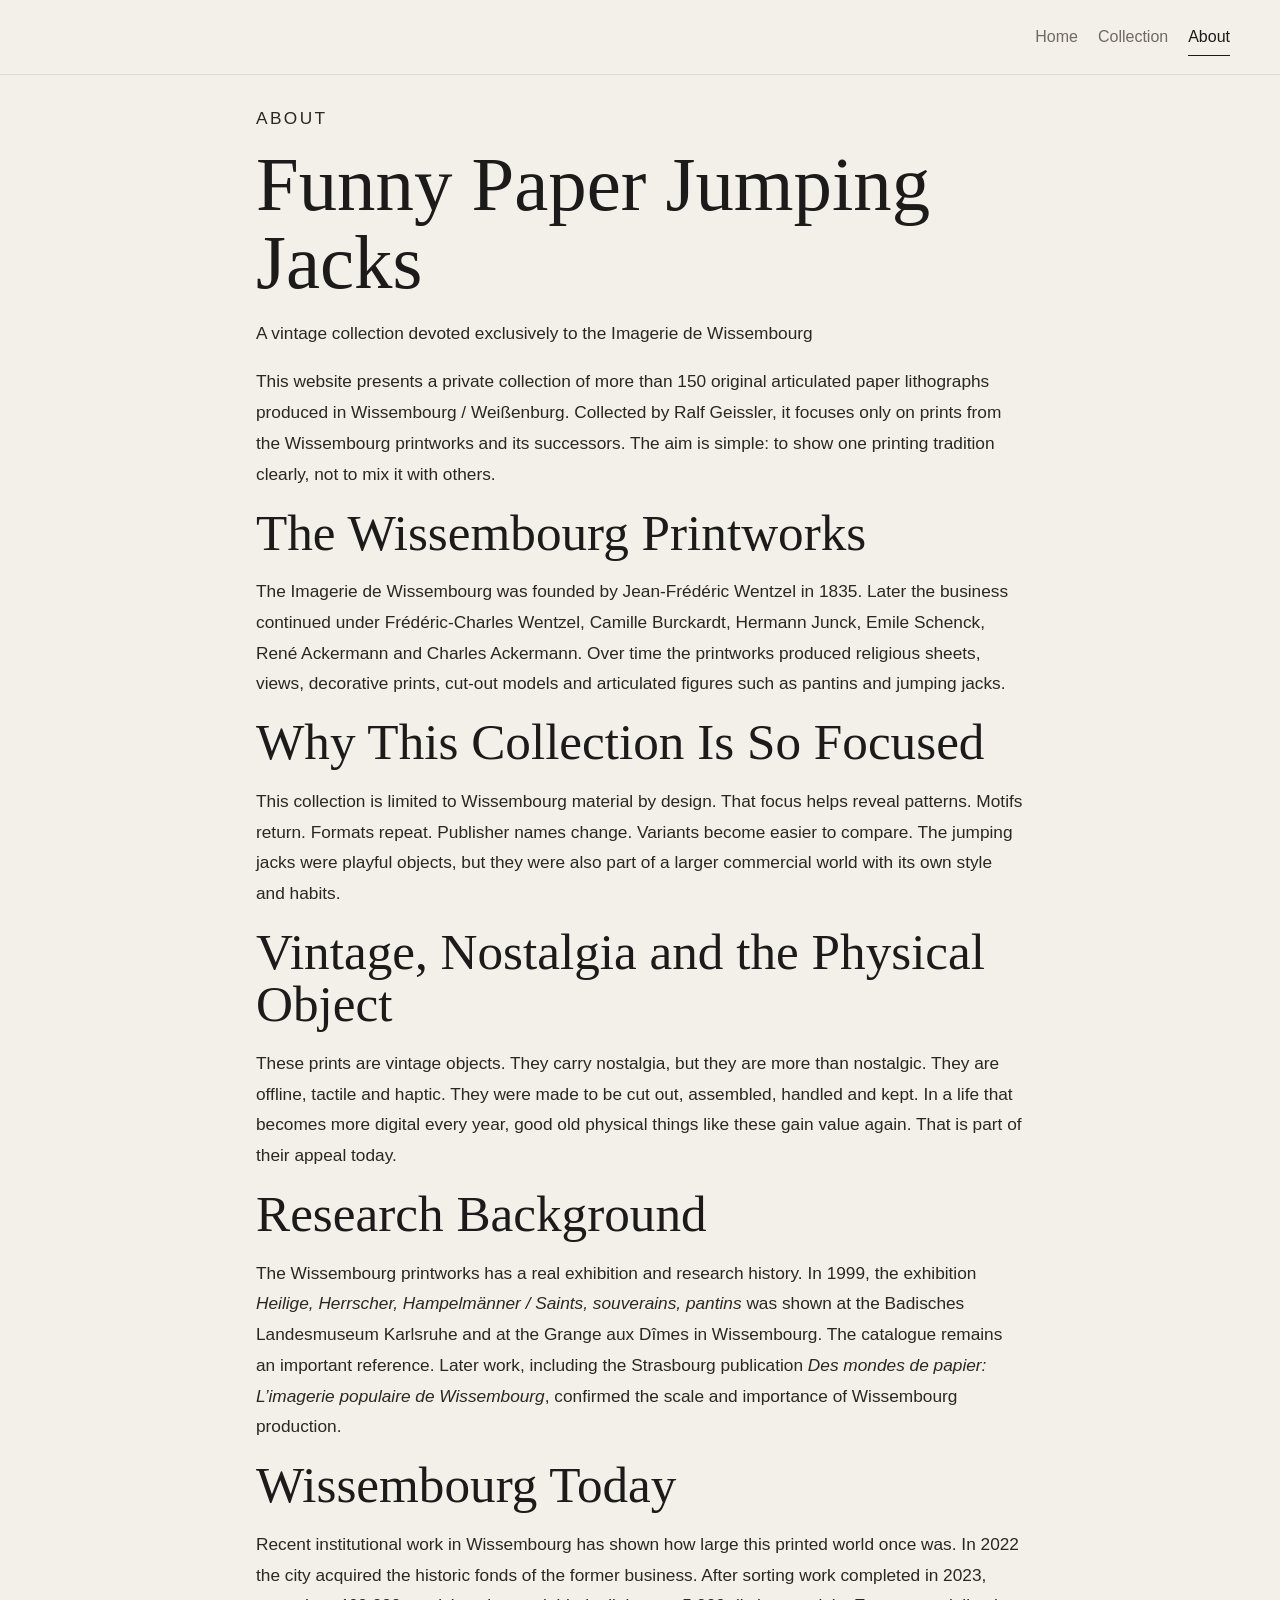
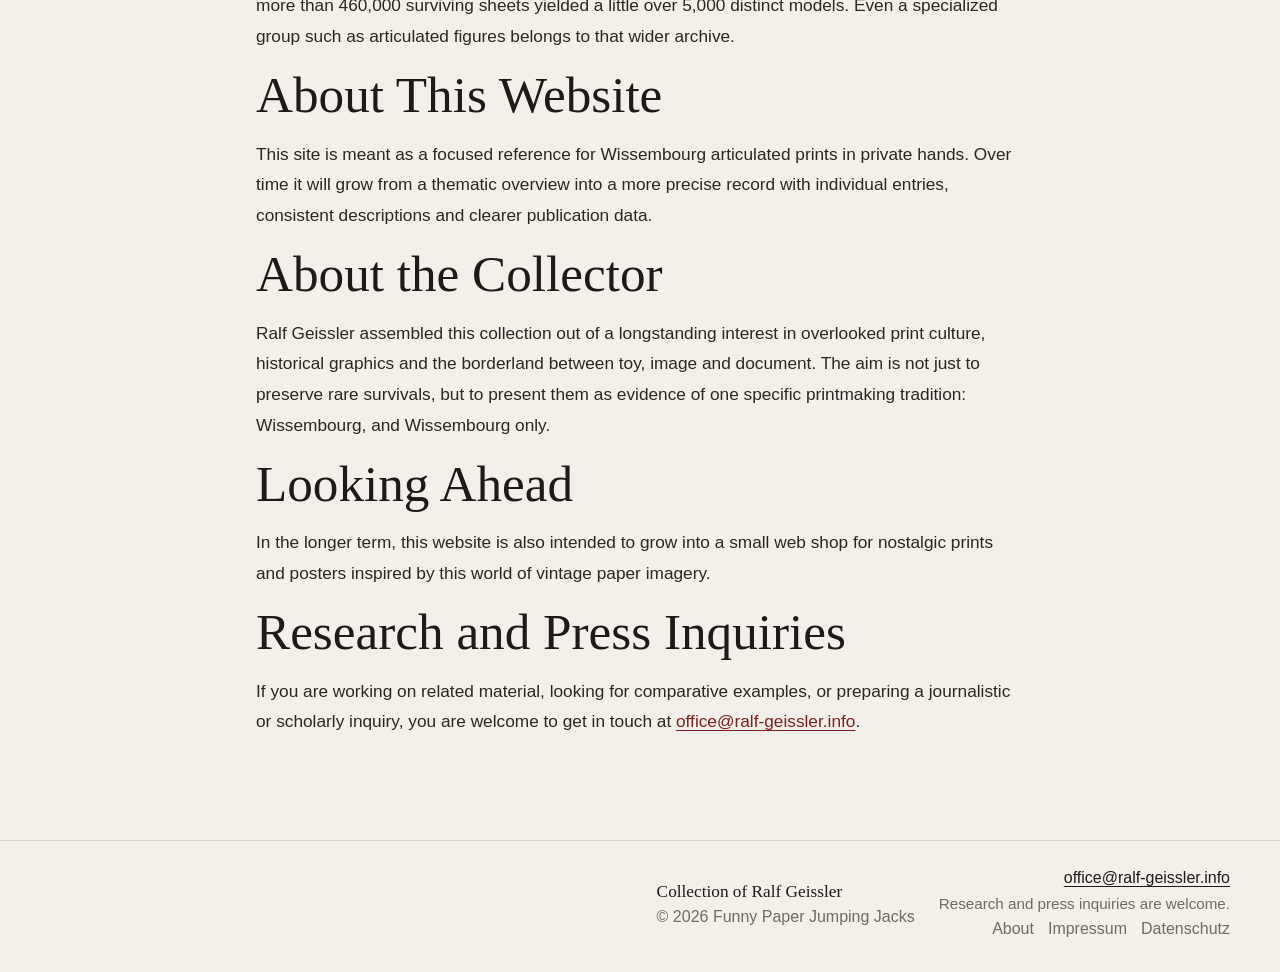
==== about.html @ e65c62ec "Refine site copy and publish legal/SEO updates" ====
<!doctype html>
<html lang="en">
<head>
  <meta charset="utf-8" />
  <meta name="viewport" content="width=device-width, initial-scale=1" />
  <title>About the Collection · Funny Paper Jumping Jacks</title>
  <meta name="description" content="Learn more about this Wissembourg-only vintage print collection, the Imagerie de Wissembourg, and the nostalgic appeal of tactile paper objects in a digital age." />
  <meta name="robots" content="index,follow" />
  <link rel="canonical" href="https://ralf-munich.github.io/funny-paper-jumping-jacks/about.html" />
  <meta property="og:type" content="website" />
  <meta property="og:site_name" content="Funny Paper Jumping Jacks" />
  <meta property="og:title" content="About the Collection · Funny Paper Jumping Jacks" />
  <meta property="og:description" content="Learn more about this Wissembourg-only vintage print collection, the Imagerie de Wissembourg, and the nostalgic appeal of tactile paper objects in a digital age." />
  <meta property="og:url" content="https://ralf-munich.github.io/funny-paper-jumping-jacks/about.html" />
  <meta property="og:image" content="https://ralf-munich.github.io/funny-paper-jumping-jacks/assets/images/catalog/01-364-h-amoureux-grand.jpg" />
  <meta name="twitter:card" content="summary_large_image" />
  <meta name="twitter:title" content="About the Collection · Funny Paper Jumping Jacks" />
  <meta name="twitter:description" content="Learn more about this Wissembourg-only vintage print collection, the Imagerie de Wissembourg, and the nostalgic appeal of tactile paper objects in a digital age." />
  <meta name="twitter:image" content="https://ralf-munich.github.io/funny-paper-jumping-jacks/assets/images/catalog/01-364-h-amoureux-grand.jpg" />
  <link rel="stylesheet" href="assets/css/styles.css" />
</head>
<body>
  <header class="site-header"><div class="wrap header-inner"><nav class="nav"><a href="index.html" class="nav-link">Home</a><a href="collection.html" class="nav-link">Collection</a><a href="about.html" class="nav-link active">About</a></nav></div></header>

<main class="wrap section page-text">
  <p class="eyebrow">About</p>
  <h1>Funny Paper Jumping Jacks</h1>
  <p class="subtitle">A vintage collection devoted exclusively to the Imagerie de Wissembourg</p>
  <p>This website presents a private collection of more than 150 original articulated paper lithographs produced in Wissembourg / Weißenburg. Collected by Ralf Geissler, it focuses only on prints from the Wissembourg printworks and its successors. The aim is simple: to show one printing tradition clearly, not to mix it with others.</p>

  <h2>The Wissembourg Printworks</h2>
  <p>The Imagerie de Wissembourg was founded by Jean-Frédéric Wentzel in 1835. Later the business continued under Frédéric-Charles Wentzel, Camille Burckardt, Hermann Junck, Emile Schenck, René Ackermann and Charles Ackermann. Over time the printworks produced religious sheets, views, decorative prints, cut-out models and articulated figures such as pantins and jumping jacks.</p>

  <h2>Why This Collection Is So Focused</h2>
  <p>This collection is limited to Wissembourg material by design. That focus helps reveal patterns. Motifs return. Formats repeat. Publisher names change. Variants become easier to compare. The jumping jacks were playful objects, but they were also part of a larger commercial world with its own style and habits.</p>

  <h2>Vintage, Nostalgia and the Physical Object</h2>
  <p>These prints are vintage objects. They carry nostalgia, but they are more than nostalgic. They are offline, tactile and haptic. They were made to be cut out, assembled, handled and kept. In a life that becomes more digital every year, good old physical things like these gain value again. That is part of their appeal today.</p>

  <h2>Research Background</h2>
  <p>The Wissembourg printworks has a real exhibition and research history. In 1999, the exhibition <em>Heilige, Herrscher, Hampelmänner / Saints, souverains, pantins</em> was shown at the Badisches Landesmuseum Karlsruhe and at the Grange aux Dîmes in Wissembourg. The catalogue remains an important reference. Later work, including the Strasbourg publication <em>Des mondes de papier: L’imagerie populaire de Wissembourg</em>, confirmed the scale and importance of Wissembourg production.</p>

  <h2>Wissembourg Today</h2>
  <p>Recent institutional work in Wissembourg has shown how large this printed world once was. In 2022 the city acquired the historic fonds of the former business. After sorting work completed in 2023, more than 460,000 surviving sheets yielded a little over 5,000 distinct models. Even a specialized group such as articulated figures belongs to that wider archive.</p>

  <h2>About This Website</h2>
  <p>This site is meant as a focused reference for Wissembourg articulated prints in private hands. Over time it will grow from a thematic overview into a more precise record with individual entries, consistent descriptions and clearer publication data.</p>

  <h2>About the Collector</h2>
  <p>Ralf Geissler assembled this collection out of a longstanding interest in overlooked print culture, historical graphics and the borderland between toy, image and document. The aim is not just to preserve rare survivals, but to present them as evidence of one specific printmaking tradition: Wissembourg, and Wissembourg only.</p>

  <h2>Looking Ahead</h2>
  <p>In the longer term, this website is also intended to grow into a small web shop for nostalgic prints and posters inspired by this world of vintage paper imagery.</p>

  <h2>Research and Press Inquiries</h2>
  <p>If you are working on related material, looking for comparative examples, or preparing a journalistic or scholarly inquiry, you are welcome to get in touch at <a href="mailto:office@ralf-geissler.info">office@ralf-geissler.info</a>.</p>
</main>

<footer class="site-footer">
  <div class="wrap footer-inner">
    <div>
      <div class="footer-title">Collection of Ralf Geissler</div>
      <div class="footer-copy">© 2026 Funny Paper Jumping Jacks</div>
    </div>
    <div class="footer-contact">
      <a class="footer-email-link" href="mailto:office@ralf-geissler.info">office@ralf-geissler.info</a>
      <p class="footer-note">Research and press inquiries are welcome.</p>
      <nav class="footer-links" aria-label="Footer">
        <a href="about.html">About</a>
        <a href="impressum.html">Impressum</a>
        <a href="datenschutz.html">Datenschutz</a>
      </nav>
    </div>
  </div>
</footer>  <script src="assets/js/site.js"></script>
</body>
</html>
---- assets/css/styles.css ----
:root {
  --bg: #f3f0ea;
  --panel: #fbfaf7;
  --ink: #1c1b19;
  --muted: #6f6a63;
  --line: #d8d1c8;
  --accent: #7e1f1f;
  --shadow: 0 18px 50px rgba(0,0,0,0.08);
}
* { box-sizing: border-box; }
html { scroll-behavior: smooth; }
body {
  margin: 0;
  font-family: -apple-system, BlinkMacSystemFont, "Segoe UI", sans-serif;
  background: var(--bg);
  color: var(--ink);
}
a { color: inherit; text-decoration: none; }
img { max-width: 100%; display: block; }
.wrap { width: min(1180px, calc(100% - 48px)); margin: 0 auto; }
.site-header {
  position: sticky; top: 0; z-index: 10;
  backdrop-filter: blur(12px);
  background: rgba(243,240,234,0.88);
  border-bottom: 1px solid rgba(216,209,200,0.7);
}
.header-inner { display: flex; align-items: center; justify-content: flex-end; min-height: 74px; gap: 24px; }
.brand { font-family: Georgia, "Times New Roman", serif; font-size: 1.35rem; letter-spacing: 0.01em; }
.nav { display: flex; gap: 20px; flex-wrap: wrap; }
.nav-link { color: var(--muted); padding: 8px 0; position: relative; }
.nav-link.active, .nav-link:hover { color: var(--ink); }
.nav-link.active::after { content: ''; position: absolute; left: 0; right: 0; bottom: -2px; height: 1px; background: var(--ink); }
.hero { display: grid; grid-template-columns: repeat(2, minmax(0, 1fr)); gap: 24px; align-items: center; padding: 44px 0 28px; }
.eyebrow { text-transform: uppercase; letter-spacing: 0.14em; font-size: 0.75rem; color: var(--muted); margin: 0 0 12px; }
h1, h2, h3 { font-family: Georgia, "Times New Roman", serif; font-weight: 500; line-height: 1.02; margin: 0; }
h1 { font-size: clamp(2.7rem, 6vw, 5.4rem); }
h2 { font-size: clamp(2rem, 4vw, 3.2rem); }
h3 { font-size: 1.4rem; }
.subtitle { margin: 16px 0 0; font-size: 1.05rem; color: var(--muted); max-width: 38rem; }
.lead { margin: 26px 0 0; font-size: 1.18rem; line-height: 1.65; max-width: 42rem; }
.lead.small { font-size: 1.02rem; max-width: 40rem; }
.hero-image {
  background: var(--panel);
  border: 1px solid var(--line);
  padding: 0;
  box-shadow: var(--shadow);
  justify-self: stretch;
  width: 90%;
  max-width: none;
  margin-left: auto;
  margin-right: 0;
  overflow: hidden;
  cursor: pointer;
}
button.hero-image {
  appearance: none;
  -webkit-appearance: none;
  text-align: left;
}
.hero-image img {
  width: 108%;
  max-width: none;
  margin: -2% 0 0 -4%;
}
.section { padding: 28px 0 86px; }
.section-tight { padding-top: 8px; }
.section-heading { margin-bottom: 28px; }
.section-heading.narrow { max-width: 48rem; }
.category-grid {
  display: grid; grid-template-columns: repeat(2, minmax(0,1fr)); gap: 24px;
}
.category-card {
  display: grid; grid-template-columns: 220px 1fr; gap: 22px; align-items: stretch;
  background: var(--panel); border: 1px solid var(--line); box-shadow: var(--shadow);
  transition: transform .2s ease, box-shadow .2s ease;
}
.category-card:hover { transform: translateY(-3px); box-shadow: 0 24px 55px rgba(0,0,0,0.12); }
.category-card img { width: 100%; height: 100%; object-fit: cover; min-height: 220px; }
.category-card-text { padding: 24px 24px 24px 0; display:flex; flex-direction:column; justify-content:center; }
.category-card-text p { margin: 12px 0 0; color: var(--muted); line-height: 1.6; }
.page-text { max-width: 48rem; }
.page-text p { font-size: 1.08rem; line-height: 1.78; color: #2a2722; }
.gallery-grid { display: grid; grid-template-columns: repeat(3, minmax(0,1fr)); gap: 24px; }
.gallery-item {
  padding: 0; border: 1px solid var(--line); background: var(--panel); box-shadow: var(--shadow);
  cursor: pointer; text-align: left; font: inherit; color: inherit;
}
.gallery-item img { width: 100%; aspect-ratio: 0.82; object-fit: cover; background: #efe9df; }
.gallery-item span { display: block; padding: 14px 16px 16px; color: var(--muted); }
.site-footer { border-top: 1px solid var(--line); padding: 28px 0 34px; }
.footer-inner { display: flex; justify-content: flex-end; gap: 24px; align-items: center; }
.footer-title { font-family: Georgia, "Times New Roman", serif; font-size: 1.08rem; }
.footer-copy { color: var(--muted); margin-top: 6px; }
.footer-contact {
  display: flex;
  flex-direction: column;
  align-items: flex-end;
  gap: 8px;
}
.footer-email-link {
  font-weight: 500;
  text-decoration: underline;
  text-underline-offset: 0.16em;
}
.footer-note {
  margin: 0;
  color: var(--muted);
  font-size: 0.95rem;
}
.footer-links {
  display: flex;
  flex-wrap: wrap;
  gap: 14px;
}
.footer-links a {
  color: var(--muted);
}
.footer-links a:hover,
.footer-links a:focus-visible,
.footer-email-link:hover,
.footer-email-link:focus-visible {
  color: var(--ink);
}
.page-text a {
  color: var(--accent);
  text-decoration: underline;
  text-underline-offset: 0.16em;
}
.page-text a:hover,
.page-text a:focus-visible {
  color: #5e1414;
}
.legal-page h2 {
  margin-top: 2rem;
}
.legal-page p + p {
  margin-top: 1rem;
}
.lightbox { position: fixed; inset: 0; display: none; align-items: center; justify-content: center; z-index: 30; }
.lightbox.open { display: flex; }
.lightbox-backdrop { position:absolute; inset:0; background: rgba(20,20,20,.72); }
.lightbox-panel { position:relative; max-width:min(90vw, 1100px); max-height:90vh; background: var(--panel); padding: 20px; box-shadow: var(--shadow); }
.lightbox-image { max-height: calc(90vh - 100px); width: auto; margin: 0 auto; }
.lightbox-caption { margin: 12px 0 0; color: var(--muted); text-align: center; }
.lightbox-close { position:absolute; top:10px; right:12px; border:0; background:transparent; font-size:2rem; cursor:pointer; color:#333; }
@media (max-width: 980px) {
  .hero { grid-template-columns: 1fr; gap: 28px; }
  .hero-image {
    width: 100%;
    max-width: none;
    margin-left: 0;
    margin-right: 0;
    overflow: hidden;
  }
  .hero-image img {
    width: 100%;
    margin: 0;
  }
  .category-grid { grid-template-columns: 1fr; }
  .category-card {
    grid-template-columns: 1fr;
    gap: 0;
  }
  .category-card img {
    min-height: 0;
    aspect-ratio: 16 / 10;
    object-fit: cover;
  }
  .category-card-text {
    padding: 18px 20px 20px;
    background: var(--panel);
    border-top: 1px solid var(--line);
  }
  .gallery-grid { grid-template-columns: repeat(2, minmax(0,1fr)); }
}
@media (max-width: 680px) {
  .wrap { width: min(100% - 28px, 1180px); }
  .header-inner, .footer-inner { flex-direction: column; align-items:flex-start; }
  .footer-contact { align-items: flex-start; }
  .gallery-grid { grid-template-columns: 1fr; }
  .category-card-text { padding: 16px 18px 18px; }
}
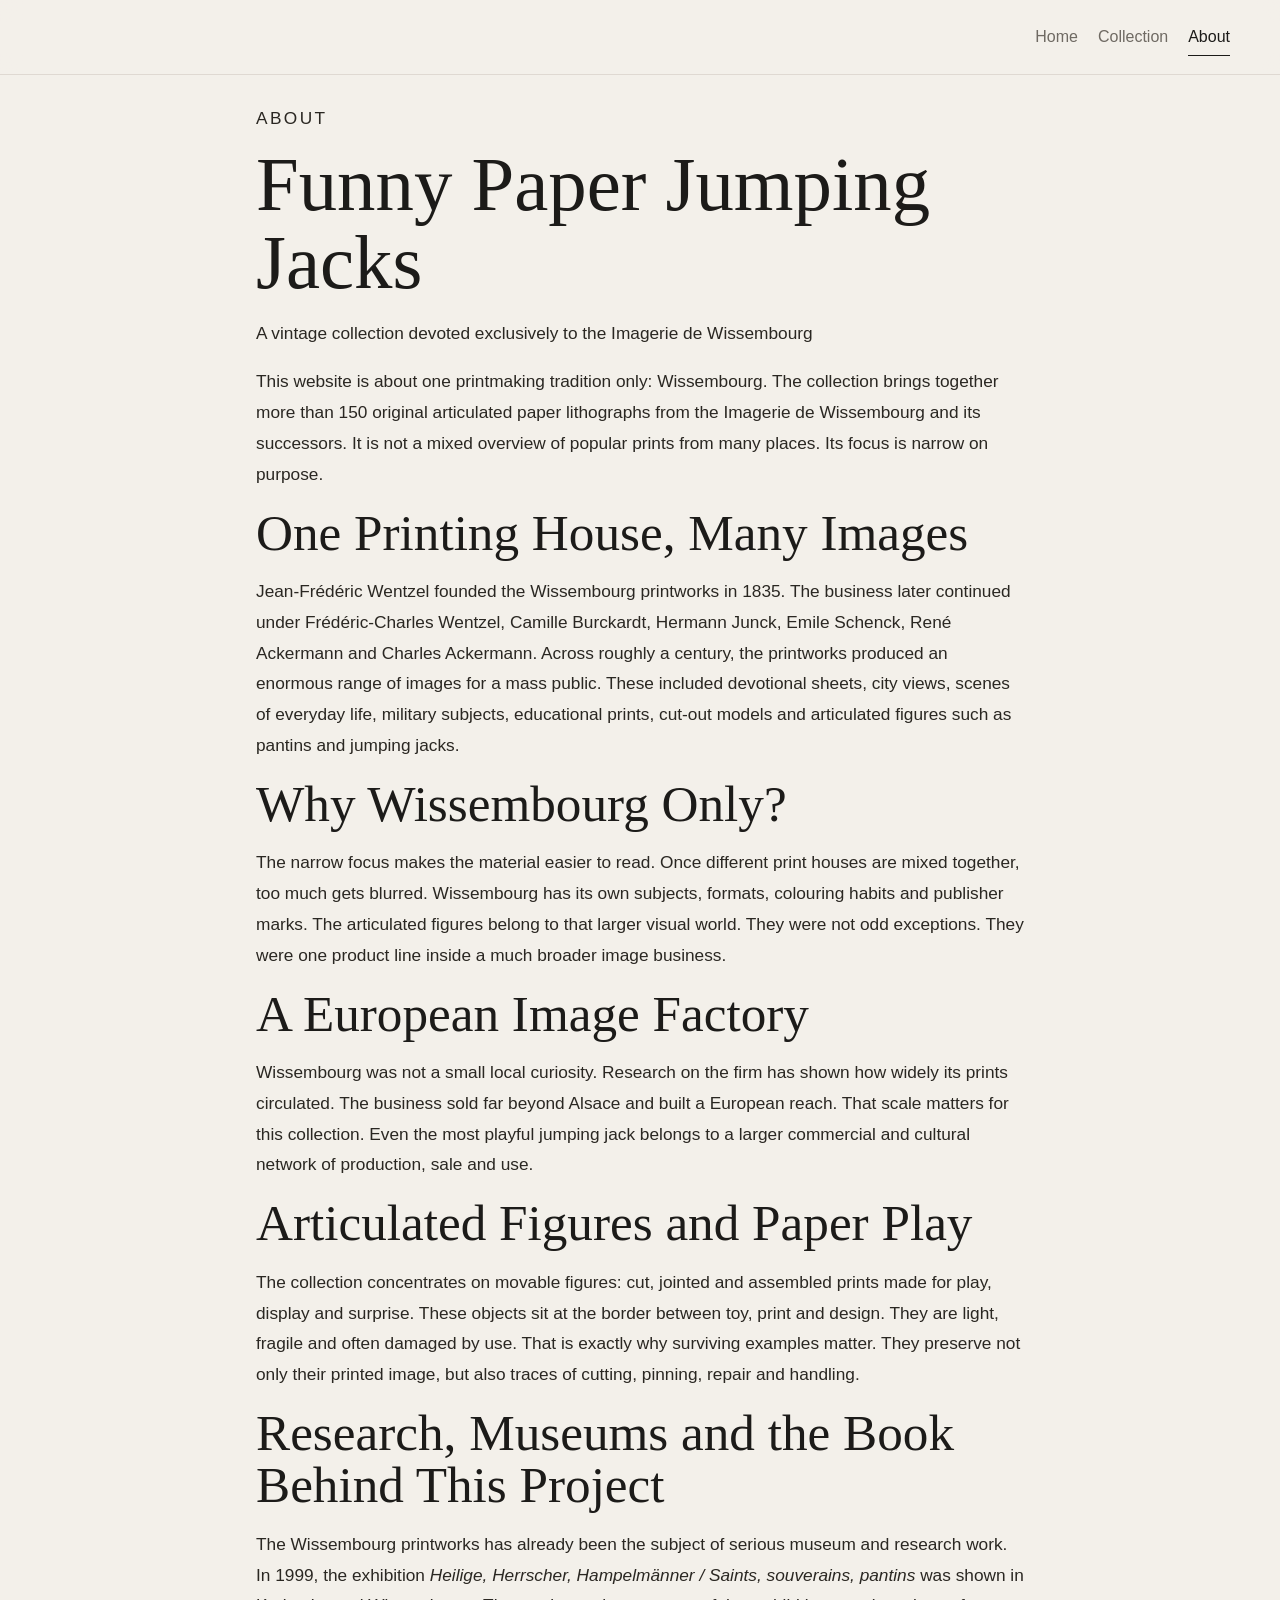
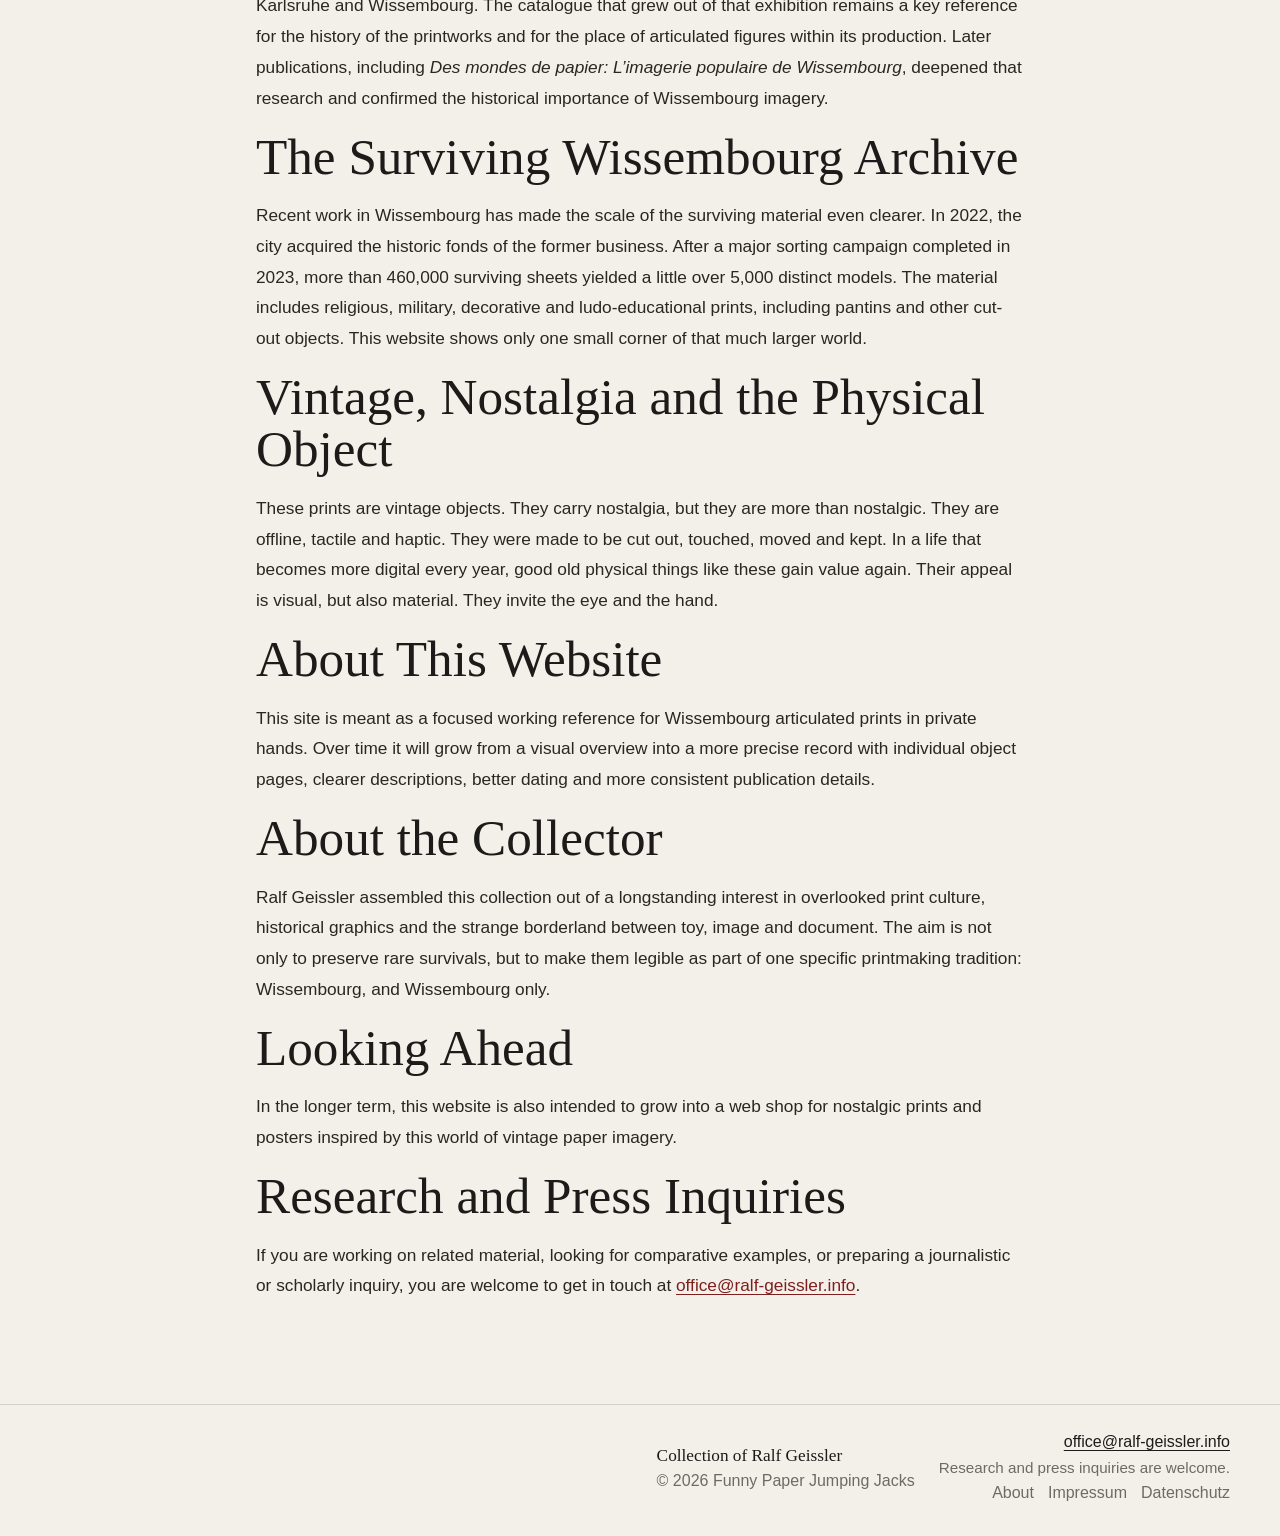
==== commit 0fcfea75: "Expand about page with Wissembourg history" ====
--- a/about.html
+++ b/about.html
@@ -26,31 +26,37 @@
   <p class="eyebrow">About</p>
   <h1>Funny Paper Jumping Jacks</h1>
   <p class="subtitle">A vintage collection devoted exclusively to the Imagerie de Wissembourg</p>
-  <p>This website presents a private collection of more than 150 original articulated paper lithographs produced in Wissembourg / Weißenburg. Collected by Ralf Geissler, it focuses only on prints from the Wissembourg printworks and its successors. The aim is simple: to show one printing tradition clearly, not to mix it with others.</p>
+  <p>This website is about one printmaking tradition only: Wissembourg. The collection brings together more than 150 original articulated paper lithographs from the Imagerie de Wissembourg and its successors. It is not a mixed overview of popular prints from many places. Its focus is narrow on purpose.</p>
 
-  <h2>The Wissembourg Printworks</h2>
-  <p>The Imagerie de Wissembourg was founded by Jean-Frédéric Wentzel in 1835. Later the business continued under Frédéric-Charles Wentzel, Camille Burckardt, Hermann Junck, Emile Schenck, René Ackermann and Charles Ackermann. Over time the printworks produced religious sheets, views, decorative prints, cut-out models and articulated figures such as pantins and jumping jacks.</p>
+  <h2>One Printing House, Many Images</h2>
+  <p>Jean-Frédéric Wentzel founded the Wissembourg printworks in 1835. The business later continued under Frédéric-Charles Wentzel, Camille Burckardt, Hermann Junck, Emile Schenck, René Ackermann and Charles Ackermann. Across roughly a century, the printworks produced an enormous range of images for a mass public. These included devotional sheets, city views, scenes of everyday life, military subjects, educational prints, cut-out models and articulated figures such as pantins and jumping jacks.</p>
 
-  <h2>Why This Collection Is So Focused</h2>
-  <p>This collection is limited to Wissembourg material by design. That focus helps reveal patterns. Motifs return. Formats repeat. Publisher names change. Variants become easier to compare. The jumping jacks were playful objects, but they were also part of a larger commercial world with its own style and habits.</p>
+  <h2>Why Wissembourg Only?</h2>
+  <p>The narrow focus makes the material easier to read. Once different print houses are mixed together, too much gets blurred. Wissembourg has its own subjects, formats, colouring habits and publisher marks. The articulated figures belong to that larger visual world. They were not odd exceptions. They were one product line inside a much broader image business.</p>
+
+  <h2>A European Image Factory</h2>
+  <p>Wissembourg was not a small local curiosity. Research on the firm has shown how widely its prints circulated. The business sold far beyond Alsace and built a European reach. That scale matters for this collection. Even the most playful jumping jack belongs to a larger commercial and cultural network of production, sale and use.</p>
+
+  <h2>Articulated Figures and Paper Play</h2>
+  <p>The collection concentrates on movable figures: cut, jointed and assembled prints made for play, display and surprise. These objects sit at the border between toy, print and design. They are light, fragile and often damaged by use. That is exactly why surviving examples matter. They preserve not only their printed image, but also traces of cutting, pinning, repair and handling.</p>
+
+  <h2>Research, Museums and the Book Behind This Project</h2>
+  <p>The Wissembourg printworks has already been the subject of serious museum and research work. In 1999, the exhibition <em>Heilige, Herrscher, Hampelmänner / Saints, souverains, pantins</em> was shown in Karlsruhe and Wissembourg. The catalogue that grew out of that exhibition remains a key reference for the history of the printworks and for the place of articulated figures within its production. Later publications, including <em>Des mondes de papier: L’imagerie populaire de Wissembourg</em>, deepened that research and confirmed the historical importance of Wissembourg imagery.</p>
+
+  <h2>The Surviving Wissembourg Archive</h2>
+  <p>Recent work in Wissembourg has made the scale of the surviving material even clearer. In 2022, the city acquired the historic fonds of the former business. After a major sorting campaign completed in 2023, more than 460,000 surviving sheets yielded a little over 5,000 distinct models. The material includes religious, military, decorative and ludo-educational prints, including pantins and other cut-out objects. This website shows only one small corner of that much larger world.</p>
 
   <h2>Vintage, Nostalgia and the Physical Object</h2>
-  <p>These prints are vintage objects. They carry nostalgia, but they are more than nostalgic. They are offline, tactile and haptic. They were made to be cut out, assembled, handled and kept. In a life that becomes more digital every year, good old physical things like these gain value again. That is part of their appeal today.</p>
-
-  <h2>Research Background</h2>
-  <p>The Wissembourg printworks has a real exhibition and research history. In 1999, the exhibition <em>Heilige, Herrscher, Hampelmänner / Saints, souverains, pantins</em> was shown at the Badisches Landesmuseum Karlsruhe and at the Grange aux Dîmes in Wissembourg. The catalogue remains an important reference. Later work, including the Strasbourg publication <em>Des mondes de papier: L’imagerie populaire de Wissembourg</em>, confirmed the scale and importance of Wissembourg production.</p>
-
-  <h2>Wissembourg Today</h2>
-  <p>Recent institutional work in Wissembourg has shown how large this printed world once was. In 2022 the city acquired the historic fonds of the former business. After sorting work completed in 2023, more than 460,000 surviving sheets yielded a little over 5,000 distinct models. Even a specialized group such as articulated figures belongs to that wider archive.</p>
+  <p>These prints are vintage objects. They carry nostalgia, but they are more than nostalgic. They are offline, tactile and haptic. They were made to be cut out, touched, moved and kept. In a life that becomes more digital every year, good old physical things like these gain value again. Their appeal is visual, but also material. They invite the eye and the hand.</p>
 
   <h2>About This Website</h2>
-  <p>This site is meant as a focused reference for Wissembourg articulated prints in private hands. Over time it will grow from a thematic overview into a more precise record with individual entries, consistent descriptions and clearer publication data.</p>
+  <p>This site is meant as a focused working reference for Wissembourg articulated prints in private hands. Over time it will grow from a visual overview into a more precise record with individual object pages, clearer descriptions, better dating and more consistent publication details.</p>
 
   <h2>About the Collector</h2>
-  <p>Ralf Geissler assembled this collection out of a longstanding interest in overlooked print culture, historical graphics and the borderland between toy, image and document. The aim is not just to preserve rare survivals, but to present them as evidence of one specific printmaking tradition: Wissembourg, and Wissembourg only.</p>
+  <p>Ralf Geissler assembled this collection out of a longstanding interest in overlooked print culture, historical graphics and the strange borderland between toy, image and document. The aim is not only to preserve rare survivals, but to make them legible as part of one specific printmaking tradition: Wissembourg, and Wissembourg only.</p>
 
   <h2>Looking Ahead</h2>
-  <p>In the longer term, this website is also intended to grow into a small web shop for nostalgic prints and posters inspired by this world of vintage paper imagery.</p>
+  <p>In the longer term, this website is also intended to grow into a web shop for nostalgic prints and posters inspired by this world of vintage paper imagery.</p>
 
   <h2>Research and Press Inquiries</h2>
   <p>If you are working on related material, looking for comparative examples, or preparing a journalistic or scholarly inquiry, you are welcome to get in touch at <a href="mailto:office@ralf-geissler.info">office@ralf-geissler.info</a>.</p>
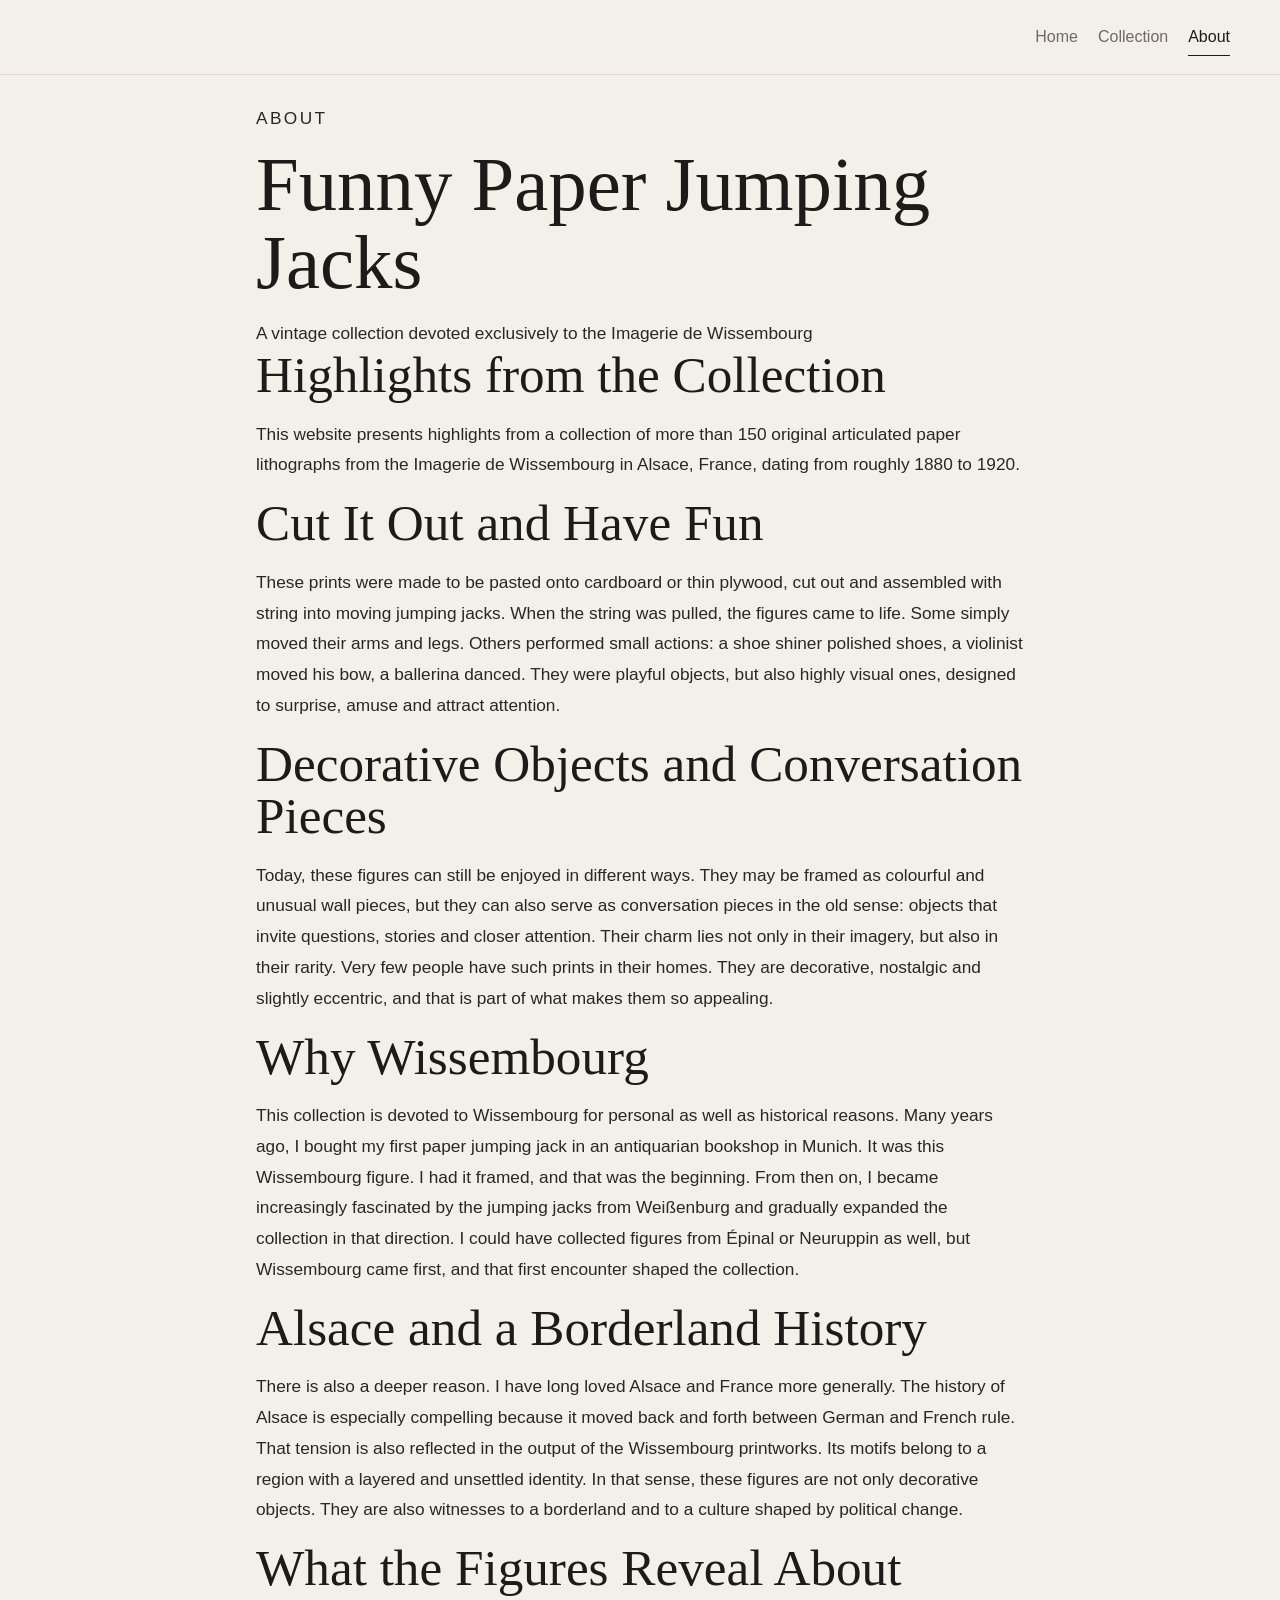
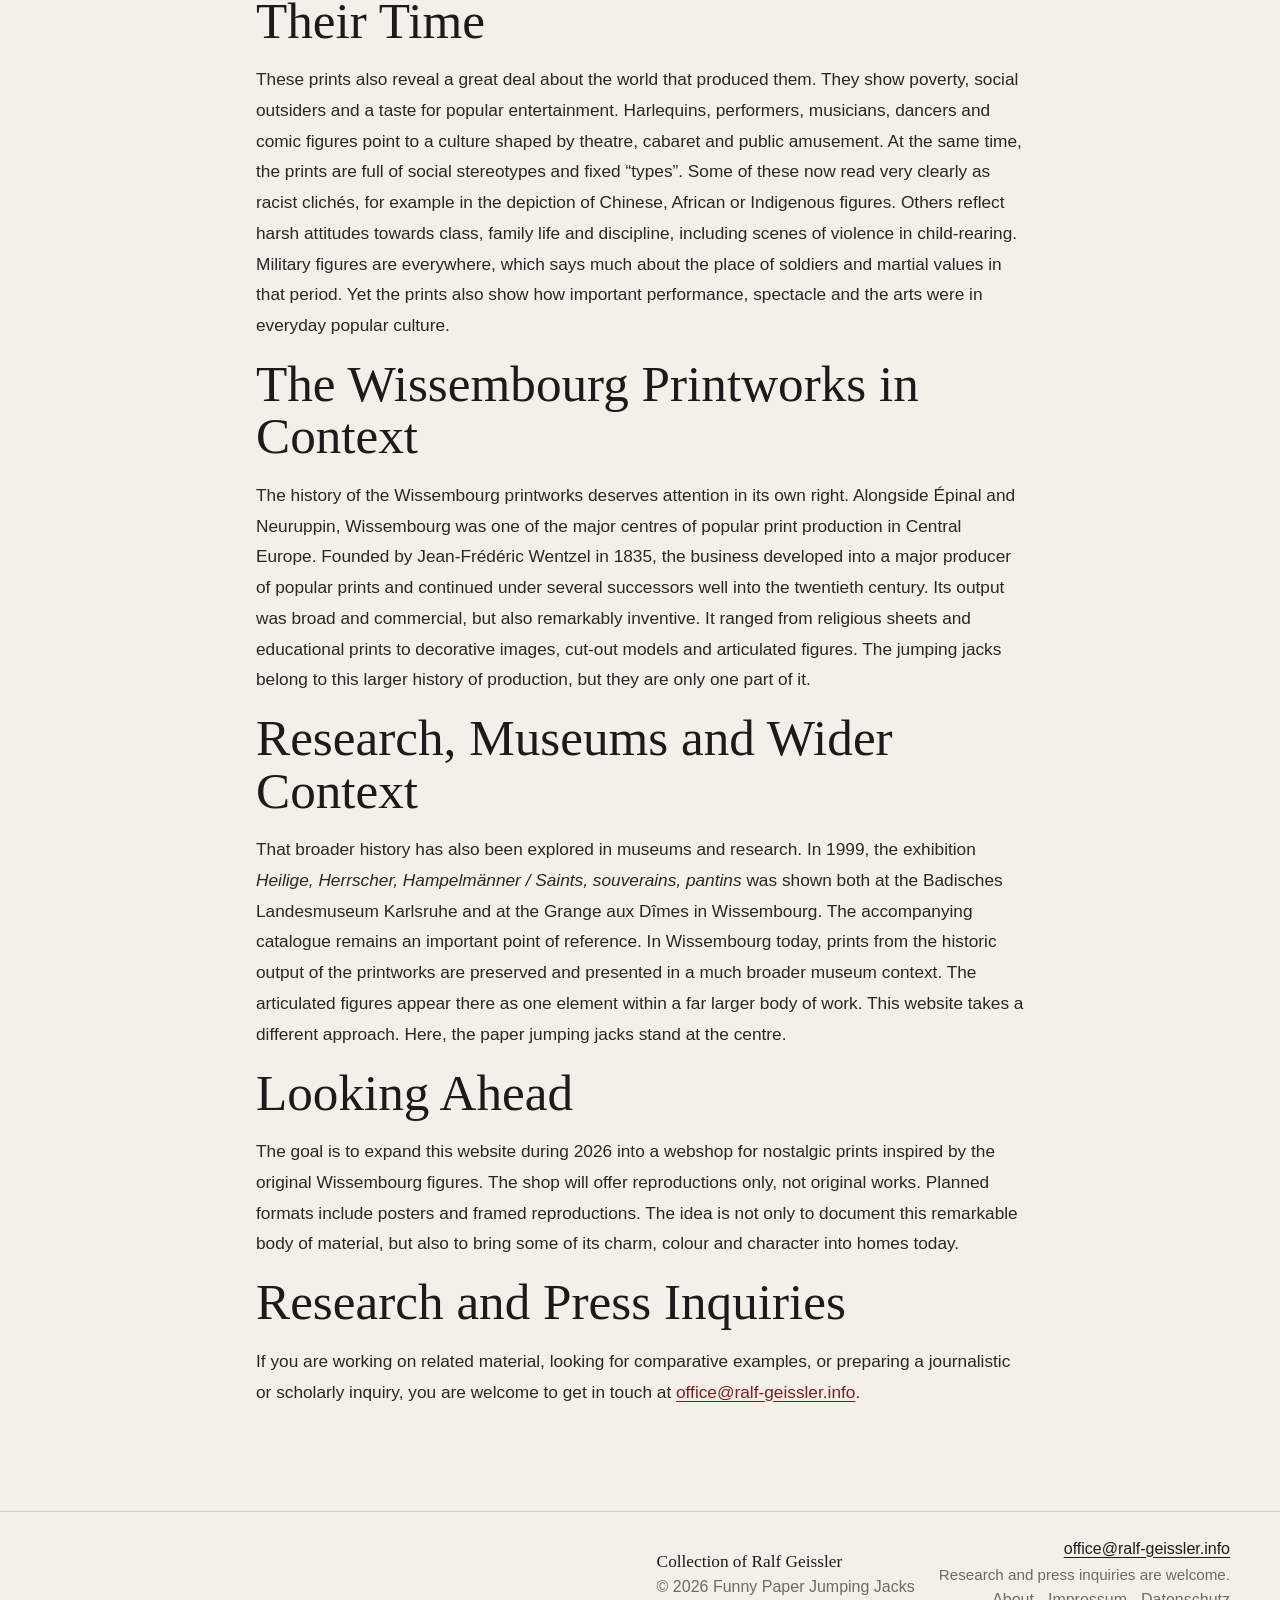
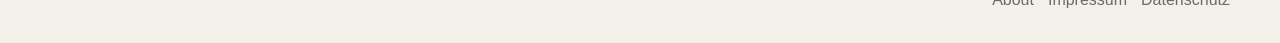
==== commit 0aa71fad: "Rewrite about page with approved sectioned copy" ====
--- a/about.html
+++ b/about.html
@@ -26,37 +26,33 @@
   <p class="eyebrow">About</p>
   <h1>Funny Paper Jumping Jacks</h1>
   <p class="subtitle">A vintage collection devoted exclusively to the Imagerie de Wissembourg</p>
-  <p>This website is about one printmaking tradition only: Wissembourg. The collection brings together more than 150 original articulated paper lithographs from the Imagerie de Wissembourg and its successors. It is not a mixed overview of popular prints from many places. Its focus is narrow on purpose.</p>
 
-  <h2>One Printing House, Many Images</h2>
-  <p>Jean-Frédéric Wentzel founded the Wissembourg printworks in 1835. The business later continued under Frédéric-Charles Wentzel, Camille Burckardt, Hermann Junck, Emile Schenck, René Ackermann and Charles Ackermann. Across roughly a century, the printworks produced an enormous range of images for a mass public. These included devotional sheets, city views, scenes of everyday life, military subjects, educational prints, cut-out models and articulated figures such as pantins and jumping jacks.</p>
+  <h2>Highlights from the Collection</h2>
+  <p>This website presents highlights from a collection of more than 150 original articulated paper lithographs from the Imagerie de Wissembourg in Alsace, France, dating from roughly 1880 to 1920.</p>
 
-  <h2>Why Wissembourg Only?</h2>
-  <p>The narrow focus makes the material easier to read. Once different print houses are mixed together, too much gets blurred. Wissembourg has its own subjects, formats, colouring habits and publisher marks. The articulated figures belong to that larger visual world. They were not odd exceptions. They were one product line inside a much broader image business.</p>
+  <h2>Cut It Out and Have Fun</h2>
+  <p>These prints were made to be pasted onto cardboard or thin plywood, cut out and assembled with string into moving jumping jacks. When the string was pulled, the figures came to life. Some simply moved their arms and legs. Others performed small actions: a shoe shiner polished shoes, a violinist moved his bow, a ballerina danced. They were playful objects, but also highly visual ones, designed to surprise, amuse and attract attention.</p>
 
-  <h2>A European Image Factory</h2>
-  <p>Wissembourg was not a small local curiosity. Research on the firm has shown how widely its prints circulated. The business sold far beyond Alsace and built a European reach. That scale matters for this collection. Even the most playful jumping jack belongs to a larger commercial and cultural network of production, sale and use.</p>
+  <h2>Decorative Objects and Conversation Pieces</h2>
+  <p>Today, these figures can still be enjoyed in different ways. They may be framed as colourful and unusual wall pieces, but they can also serve as conversation pieces in the old sense: objects that invite questions, stories and closer attention. Their charm lies not only in their imagery, but also in their rarity. Very few people have such prints in their homes. They are decorative, nostalgic and slightly eccentric, and that is part of what makes them so appealing.</p>
 
-  <h2>Articulated Figures and Paper Play</h2>
-  <p>The collection concentrates on movable figures: cut, jointed and assembled prints made for play, display and surprise. These objects sit at the border between toy, print and design. They are light, fragile and often damaged by use. That is exactly why surviving examples matter. They preserve not only their printed image, but also traces of cutting, pinning, repair and handling.</p>
+  <h2>Why Wissembourg</h2>
+  <p>This collection is devoted to Wissembourg for personal as well as historical reasons. Many years ago, I bought my first paper jumping jack in an antiquarian bookshop in Munich. It was this Wissembourg figure. I had it framed, and that was the beginning. From then on, I became increasingly fascinated by the jumping jacks from Weißenburg and gradually expanded the collection in that direction. I could have collected figures from Épinal or Neuruppin as well, but Wissembourg came first, and that first encounter shaped the collection.</p>
 
-  <h2>Research, Museums and the Book Behind This Project</h2>
-  <p>The Wissembourg printworks has already been the subject of serious museum and research work. In 1999, the exhibition <em>Heilige, Herrscher, Hampelmänner / Saints, souverains, pantins</em> was shown in Karlsruhe and Wissembourg. The catalogue that grew out of that exhibition remains a key reference for the history of the printworks and for the place of articulated figures within its production. Later publications, including <em>Des mondes de papier: L’imagerie populaire de Wissembourg</em>, deepened that research and confirmed the historical importance of Wissembourg imagery.</p>
+  <h2>Alsace and a Borderland History</h2>
+  <p>There is also a deeper reason. I have long loved Alsace and France more generally. The history of Alsace is especially compelling because it moved back and forth between German and French rule. That tension is also reflected in the output of the Wissembourg printworks. Its motifs belong to a region with a layered and unsettled identity. In that sense, these figures are not only decorative objects. They are also witnesses to a borderland and to a culture shaped by political change.</p>
 
-  <h2>The Surviving Wissembourg Archive</h2>
-  <p>Recent work in Wissembourg has made the scale of the surviving material even clearer. In 2022, the city acquired the historic fonds of the former business. After a major sorting campaign completed in 2023, more than 460,000 surviving sheets yielded a little over 5,000 distinct models. The material includes religious, military, decorative and ludo-educational prints, including pantins and other cut-out objects. This website shows only one small corner of that much larger world.</p>
+  <h2>What the Figures Reveal About Their Time</h2>
+  <p>These prints also reveal a great deal about the world that produced them. They show poverty, social outsiders and a taste for popular entertainment. Harlequins, performers, musicians, dancers and comic figures point to a culture shaped by theatre, cabaret and public amusement. At the same time, the prints are full of social stereotypes and fixed “types”. Some of these now read very clearly as racist clichés, for example in the depiction of Chinese, African or Indigenous figures. Others reflect harsh attitudes towards class, family life and discipline, including scenes of violence in child-rearing. Military figures are everywhere, which says much about the place of soldiers and martial values in that period. Yet the prints also show how important performance, spectacle and the arts were in everyday popular culture.</p>
 
-  <h2>Vintage, Nostalgia and the Physical Object</h2>
-  <p>These prints are vintage objects. They carry nostalgia, but they are more than nostalgic. They are offline, tactile and haptic. They were made to be cut out, touched, moved and kept. In a life that becomes more digital every year, good old physical things like these gain value again. Their appeal is visual, but also material. They invite the eye and the hand.</p>
+  <h2>The Wissembourg Printworks in Context</h2>
+  <p>The history of the Wissembourg printworks deserves attention in its own right. Alongside Épinal and Neuruppin, Wissembourg was one of the major centres of popular print production in Central Europe. Founded by Jean-Frédéric Wentzel in 1835, the business developed into a major producer of popular prints and continued under several successors well into the twentieth century. Its output was broad and commercial, but also remarkably inventive. It ranged from religious sheets and educational prints to decorative images, cut-out models and articulated figures. The jumping jacks belong to this larger history of production, but they are only one part of it.</p>
 
-  <h2>About This Website</h2>
-  <p>This site is meant as a focused working reference for Wissembourg articulated prints in private hands. Over time it will grow from a visual overview into a more precise record with individual object pages, clearer descriptions, better dating and more consistent publication details.</p>
-
-  <h2>About the Collector</h2>
-  <p>Ralf Geissler assembled this collection out of a longstanding interest in overlooked print culture, historical graphics and the strange borderland between toy, image and document. The aim is not only to preserve rare survivals, but to make them legible as part of one specific printmaking tradition: Wissembourg, and Wissembourg only.</p>
+  <h2>Research, Museums and Wider Context</h2>
+  <p>That broader history has also been explored in museums and research. In 1999, the exhibition <em>Heilige, Herrscher, Hampelmänner / Saints, souverains, pantins</em> was shown both at the Badisches Landesmuseum Karlsruhe and at the Grange aux Dîmes in Wissembourg. The accompanying catalogue remains an important point of reference. In Wissembourg today, prints from the historic output of the printworks are preserved and presented in a much broader museum context. The articulated figures appear there as one element within a far larger body of work. This website takes a different approach. Here, the paper jumping jacks stand at the centre.</p>
 
   <h2>Looking Ahead</h2>
-  <p>In the longer term, this website is also intended to grow into a web shop for nostalgic prints and posters inspired by this world of vintage paper imagery.</p>
+  <p>The goal is to expand this website during 2026 into a webshop for nostalgic prints inspired by the original Wissembourg figures. The shop will offer reproductions only, not original works. Planned formats include posters and framed reproductions. The idea is not only to document this remarkable body of material, but also to bring some of its charm, colour and character into homes today.</p>
 
   <h2>Research and Press Inquiries</h2>
   <p>If you are working on related material, looking for comparative examples, or preparing a journalistic or scholarly inquiry, you are welcome to get in touch at <a href="mailto:office@ralf-geissler.info">office@ralf-geissler.info</a>.</p>
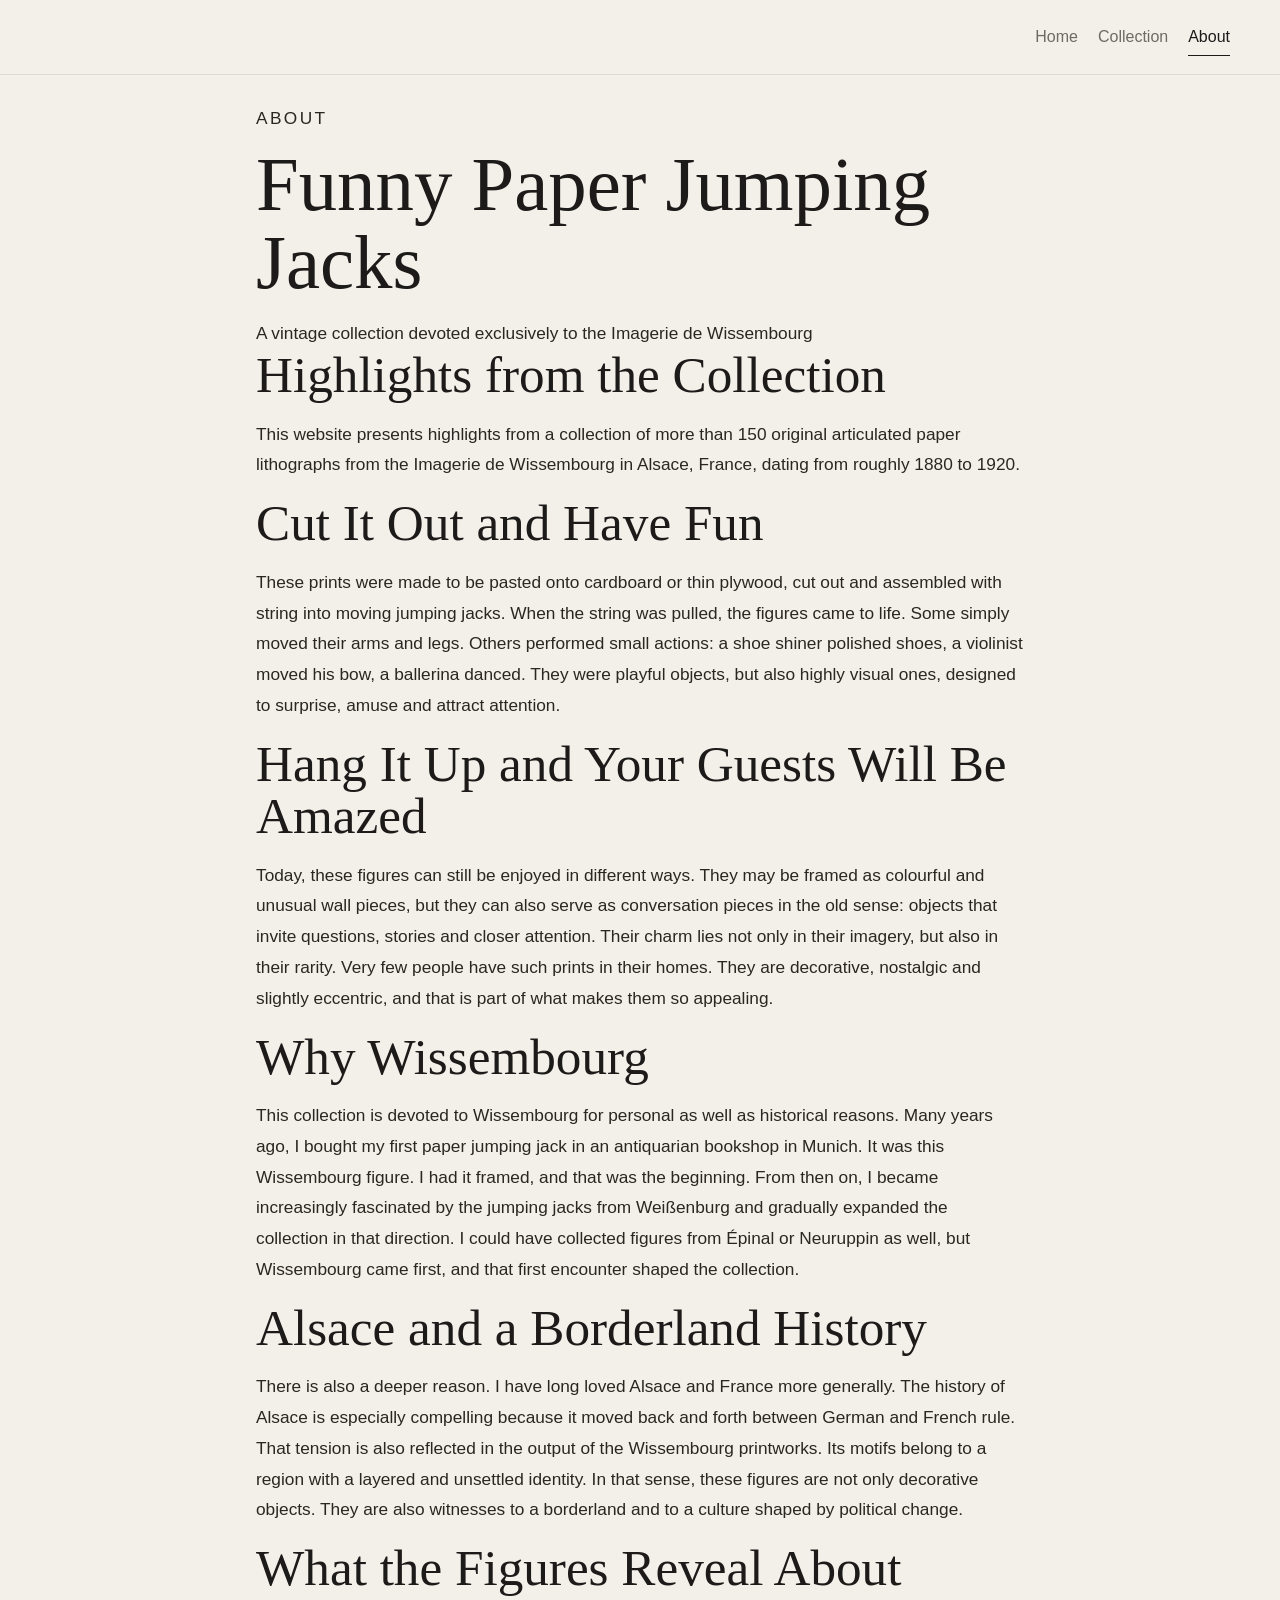
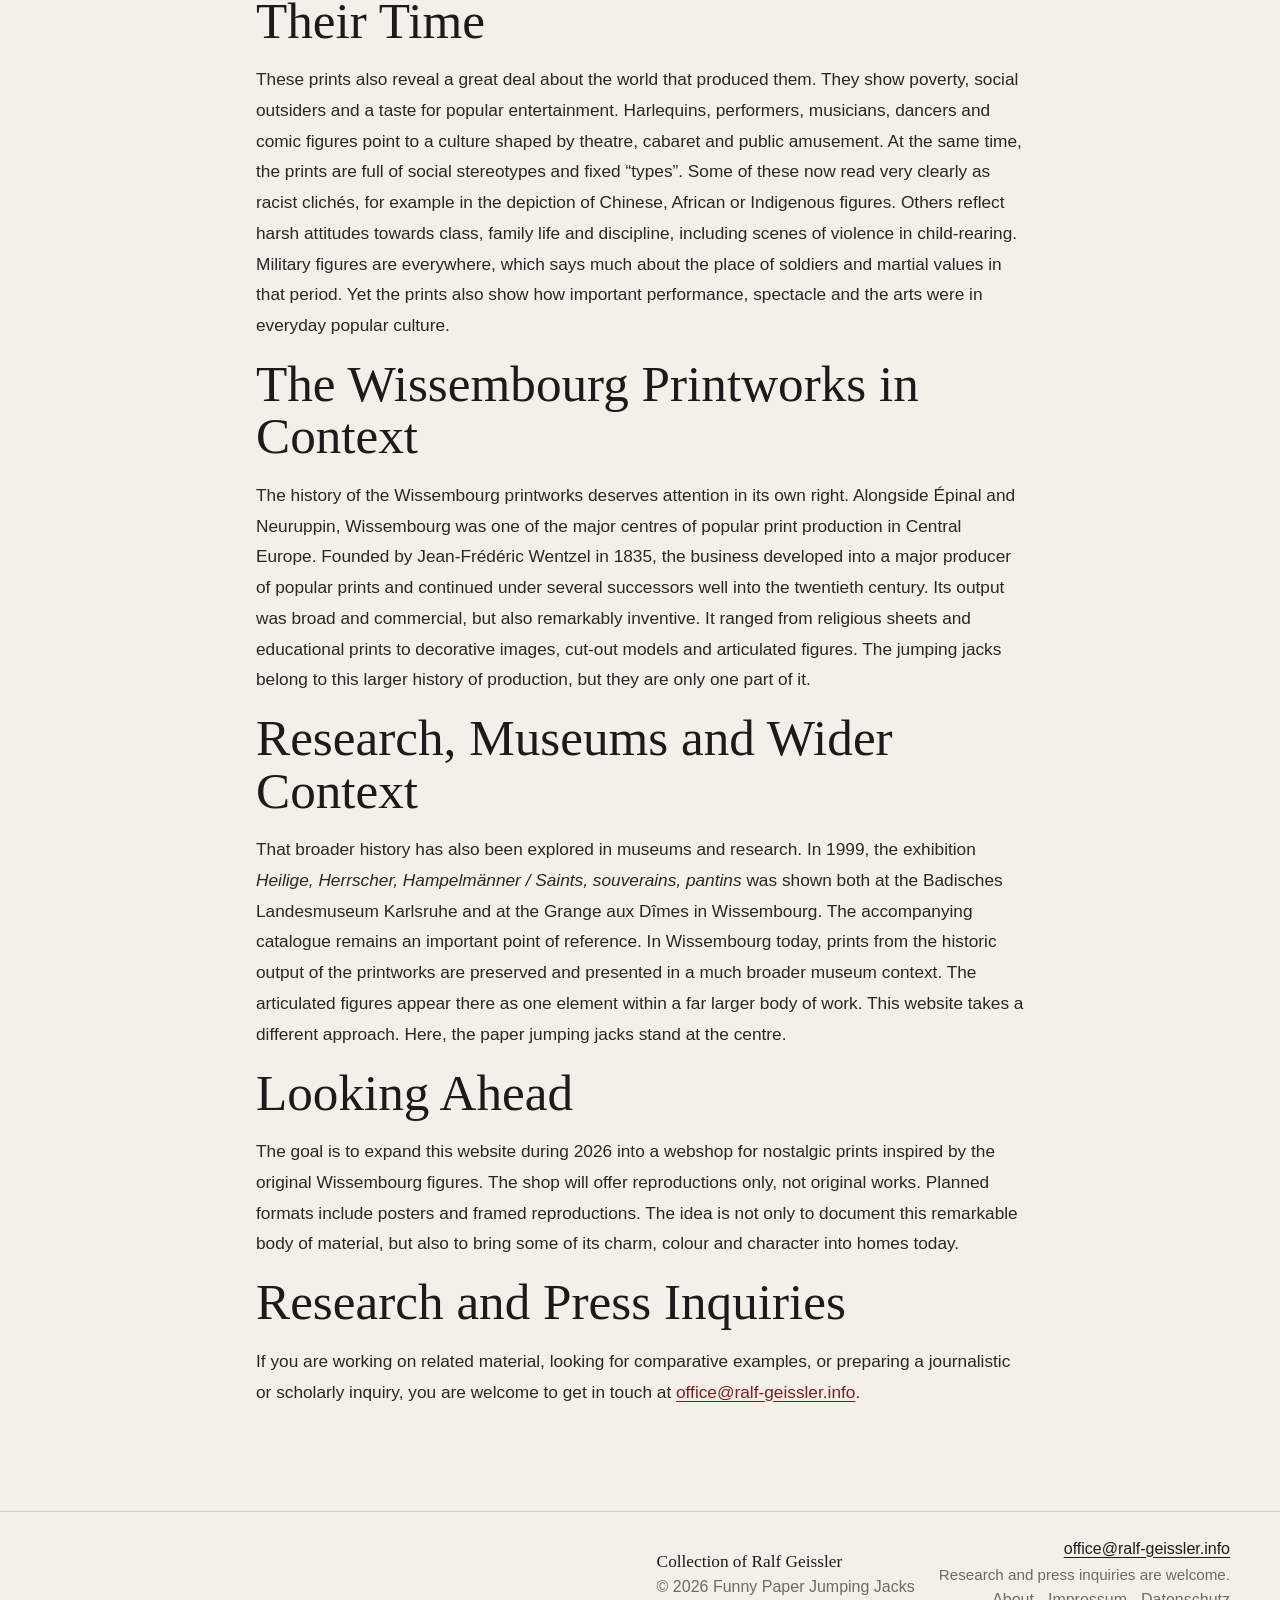
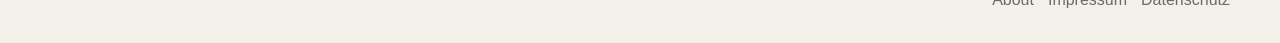
==== commit 8cc60a8f: "Retitle decorative section on about page" ====
--- a/about.html
+++ b/about.html
@@ -33,7 +33,7 @@
   <h2>Cut It Out and Have Fun</h2>
   <p>These prints were made to be pasted onto cardboard or thin plywood, cut out and assembled with string into moving jumping jacks. When the string was pulled, the figures came to life. Some simply moved their arms and legs. Others performed small actions: a shoe shiner polished shoes, a violinist moved his bow, a ballerina danced. They were playful objects, but also highly visual ones, designed to surprise, amuse and attract attention.</p>
 
-  <h2>Decorative Objects and Conversation Pieces</h2>
+  <h2>Hang It Up and Your Guests Will Be Amazed</h2>
   <p>Today, these figures can still be enjoyed in different ways. They may be framed as colourful and unusual wall pieces, but they can also serve as conversation pieces in the old sense: objects that invite questions, stories and closer attention. Their charm lies not only in their imagery, but also in their rarity. Very few people have such prints in their homes. They are decorative, nostalgic and slightly eccentric, and that is part of what makes them so appealing.</p>
 
   <h2>Why Wissembourg</h2>
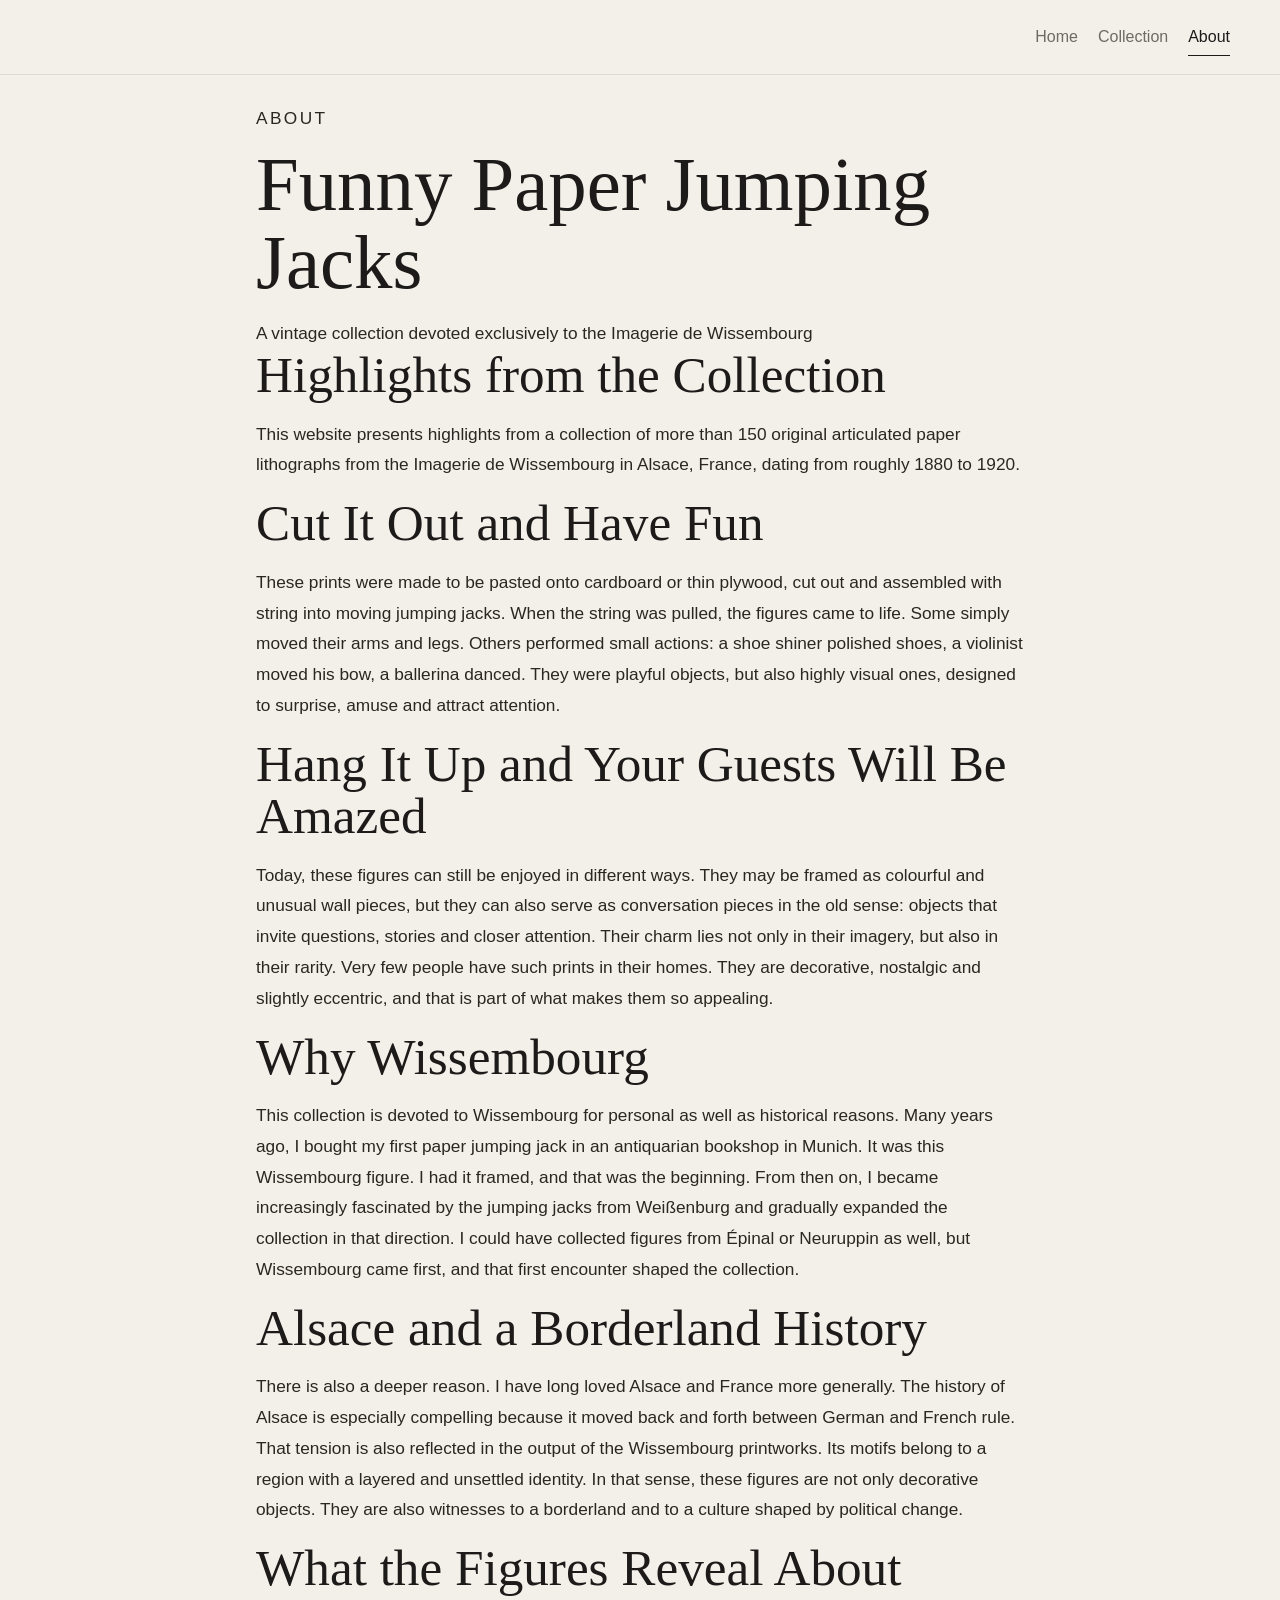
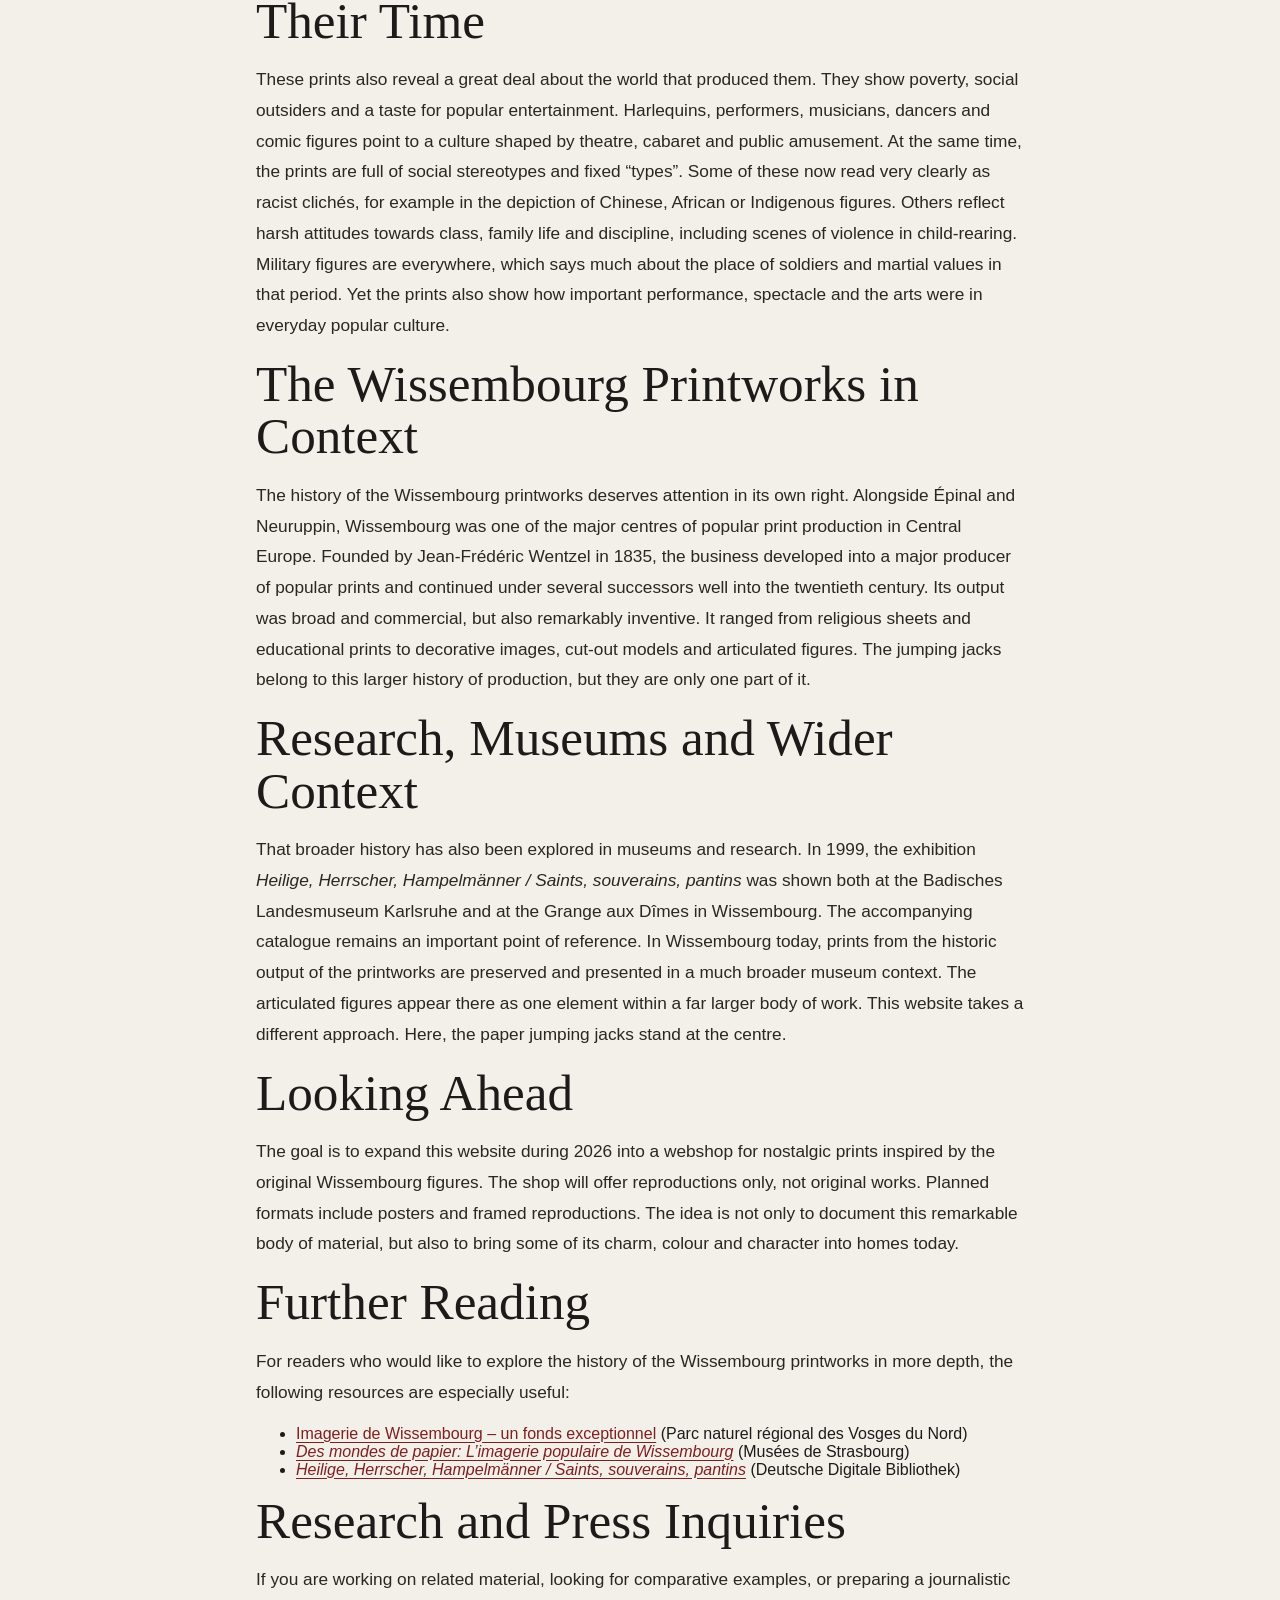
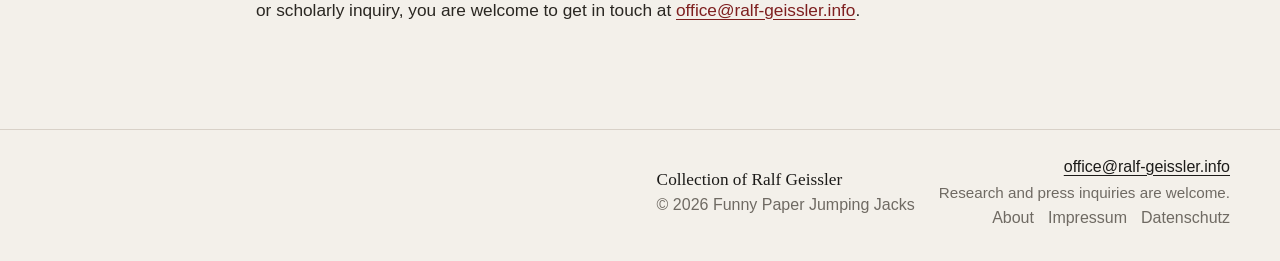
==== commit 240c8f29: "Add further reading links to about page" ====
--- a/about.html
+++ b/about.html
@@ -54,6 +54,14 @@
   <h2>Looking Ahead</h2>
   <p>The goal is to expand this website during 2026 into a webshop for nostalgic prints inspired by the original Wissembourg figures. The shop will offer reproductions only, not original works. Planned formats include posters and framed reproductions. The idea is not only to document this remarkable body of material, but also to bring some of its charm, colour and character into homes today.</p>
 
+  <h2>Further Reading</h2>
+  <p>For readers who would like to explore the history of the Wissembourg printworks in more depth, the following resources are especially useful:</p>
+  <ul>
+    <li><a href="https://www.parc-vosges-nord.fr/article/imagerie-de-wissembourg-un-fonds-exceptionnel" target="_blank" rel="noopener noreferrer">Imagerie de Wissembourg – un fonds exceptionnel</a> (Parc naturel régional des Vosges du Nord)</li>
+    <li><a href="https://www.musees.strasbourg.eu/edition/-/entity/id/277846/Des%2Bmondes%2Bde%2Bpapier" target="_blank" rel="noopener noreferrer"><em>Des mondes de papier: L’imagerie populaire de Wissembourg</em></a> (Musées de Strasbourg)</li>
+    <li><a href="https://www.deutsche-digitale-bibliothek.de/item/ZDYTWN2Q4ZJPMFYTGCAB35FST3EG3FRZ" target="_blank" rel="noopener noreferrer"><em>Heilige, Herrscher, Hampelmänner / Saints, souverains, pantins</em></a> (Deutsche Digitale Bibliothek)</li>
+  </ul>
+
   <h2>Research and Press Inquiries</h2>
   <p>If you are working on related material, looking for comparative examples, or preparing a journalistic or scholarly inquiry, you are welcome to get in touch at <a href="mailto:office@ralf-geissler.info">office@ralf-geissler.info</a>.</p>
 </main>
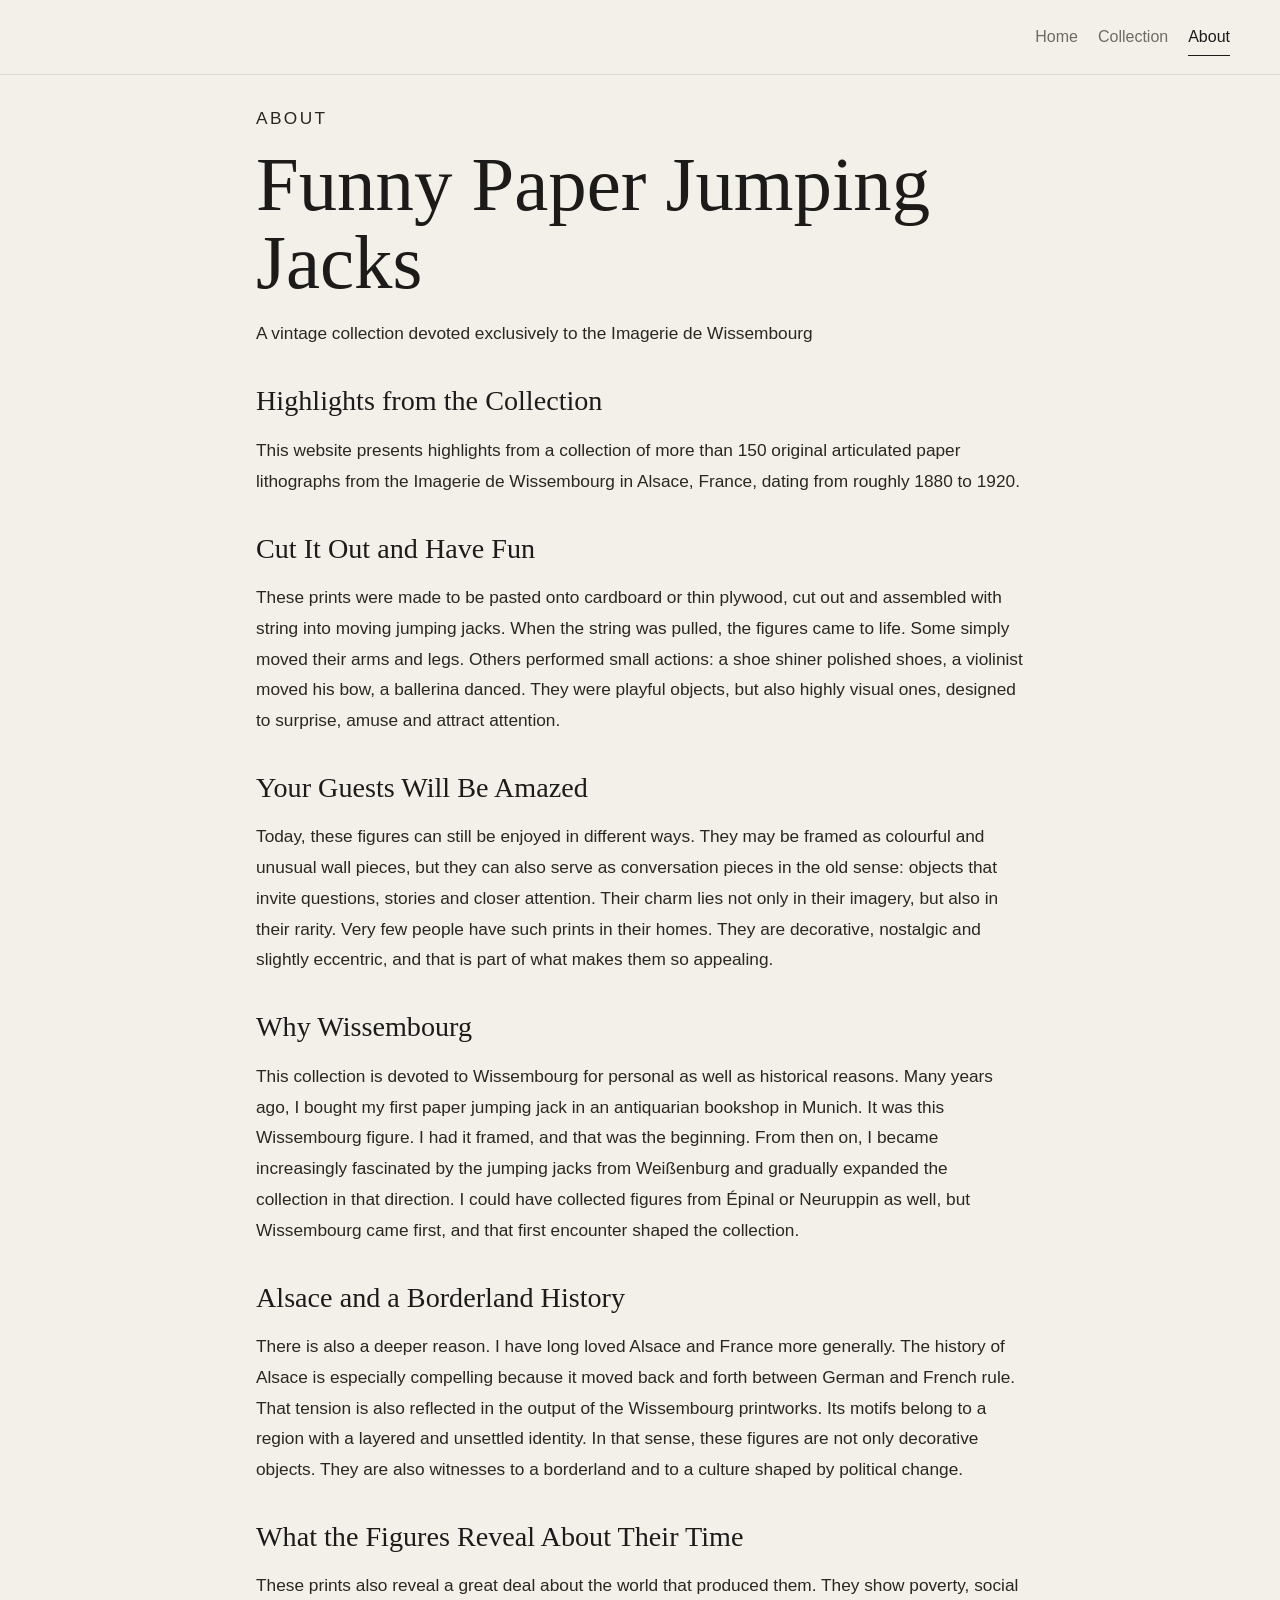
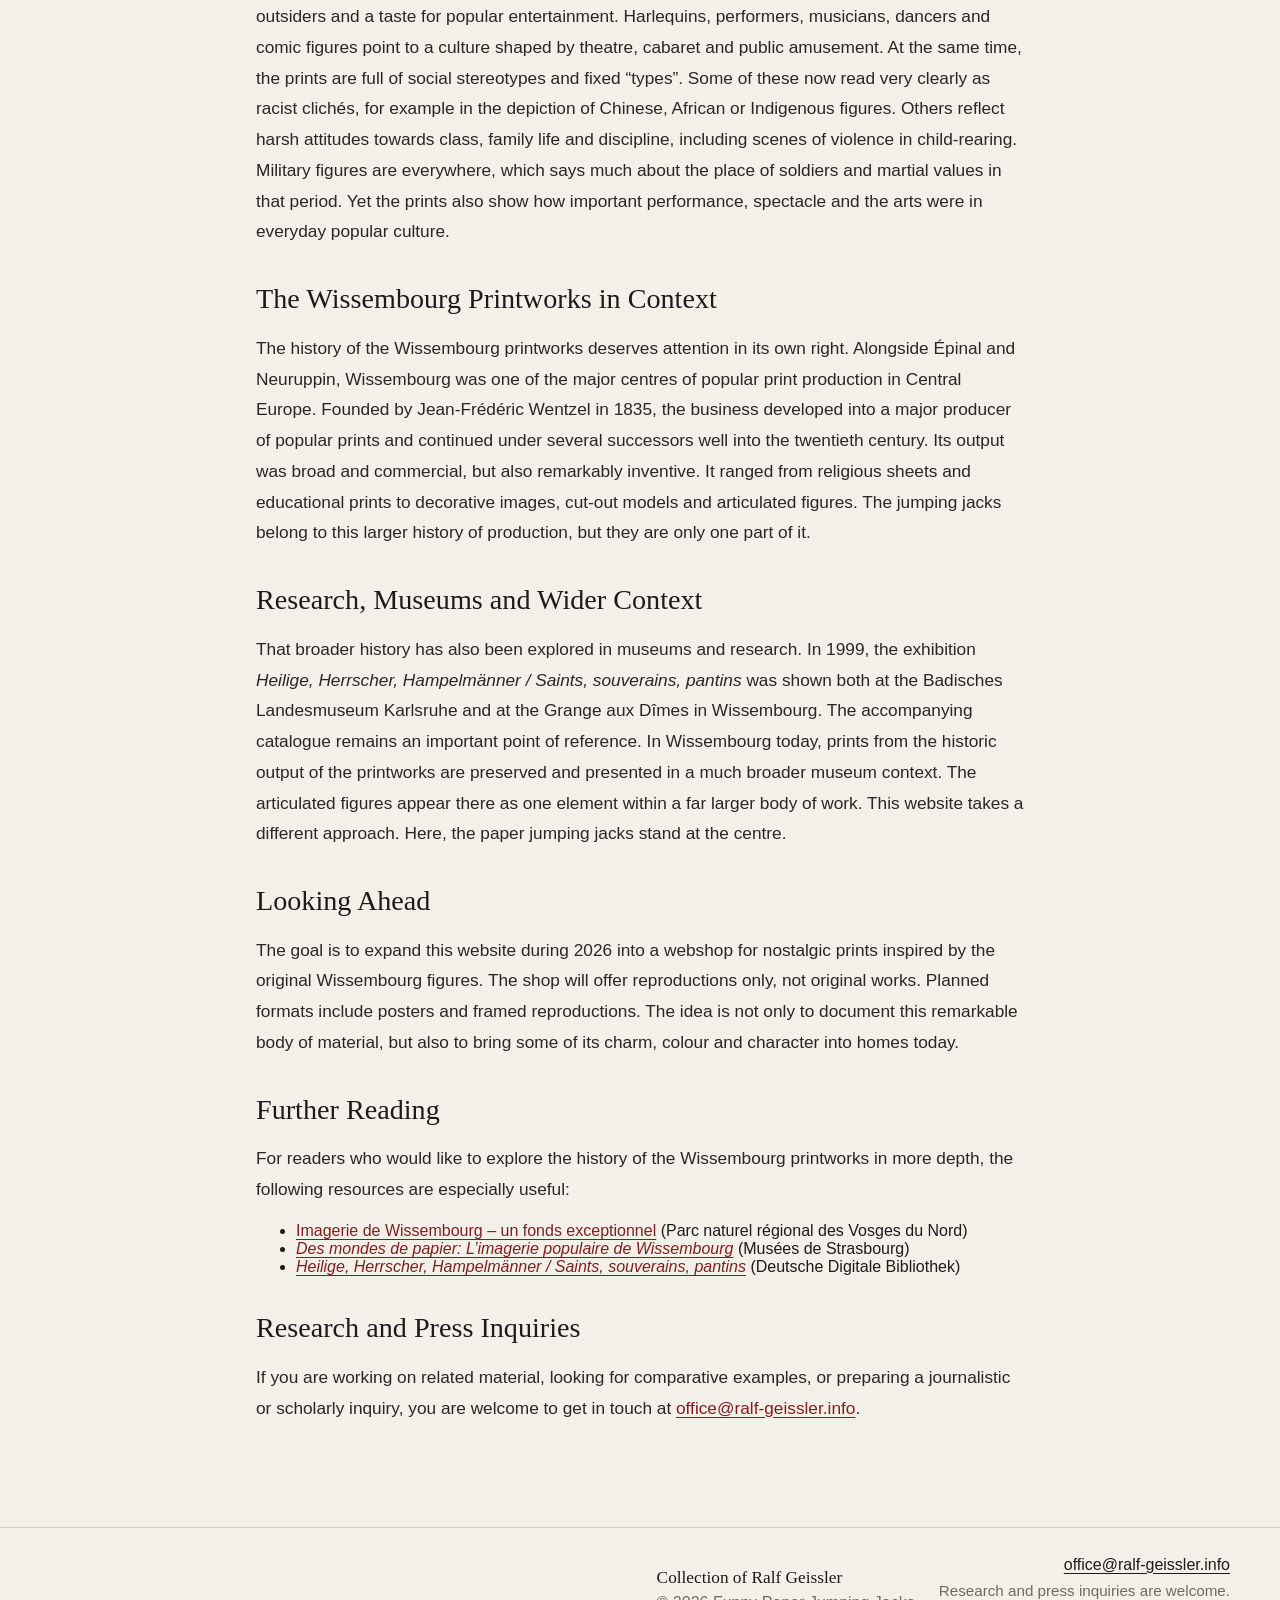
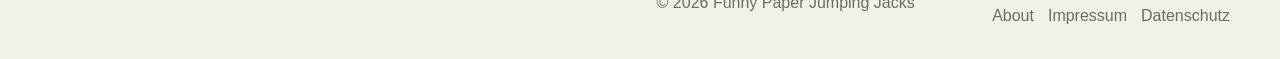
==== commit 9a3f7678: "Refine about section heading styling" ====
--- a/about.html
+++ b/about.html
@@ -33,7 +33,7 @@
   <h2>Cut It Out and Have Fun</h2>
   <p>These prints were made to be pasted onto cardboard or thin plywood, cut out and assembled with string into moving jumping jacks. When the string was pulled, the figures came to life. Some simply moved their arms and legs. Others performed small actions: a shoe shiner polished shoes, a violinist moved his bow, a ballerina danced. They were playful objects, but also highly visual ones, designed to surprise, amuse and attract attention.</p>
 
-  <h2>Hang It Up and Your Guests Will Be Amazed</h2>
+  <h2>Your Guests Will Be Amazed</h2>
   <p>Today, these figures can still be enjoyed in different ways. They may be framed as colourful and unusual wall pieces, but they can also serve as conversation pieces in the old sense: objects that invite questions, stories and closer attention. Their charm lies not only in their imagery, but also in their rarity. Very few people have such prints in their homes. They are decorative, nostalgic and slightly eccentric, and that is part of what makes them so appealing.</p>
 
   <h2>Why Wissembourg</h2>
--- a/assets/css/styles.css
+++ b/assets/css/styles.css
@@ -80,6 +80,11 @@
 .category-card-text { padding: 24px 24px 24px 0; display:flex; flex-direction:column; justify-content:center; }
 .category-card-text p { margin: 12px 0 0; color: var(--muted); line-height: 1.6; }
 .page-text { max-width: 48rem; }
+.page-text h2 {
+  font-size: clamp(1.35rem, 2.2vw, 1.9rem);
+  line-height: 1.18;
+  margin-top: 2.2rem;
+}
 .page-text p { font-size: 1.08rem; line-height: 1.78; color: #2a2722; }
 .gallery-grid { display: grid; grid-template-columns: repeat(3, minmax(0,1fr)); gap: 24px; }
 .gallery-item {
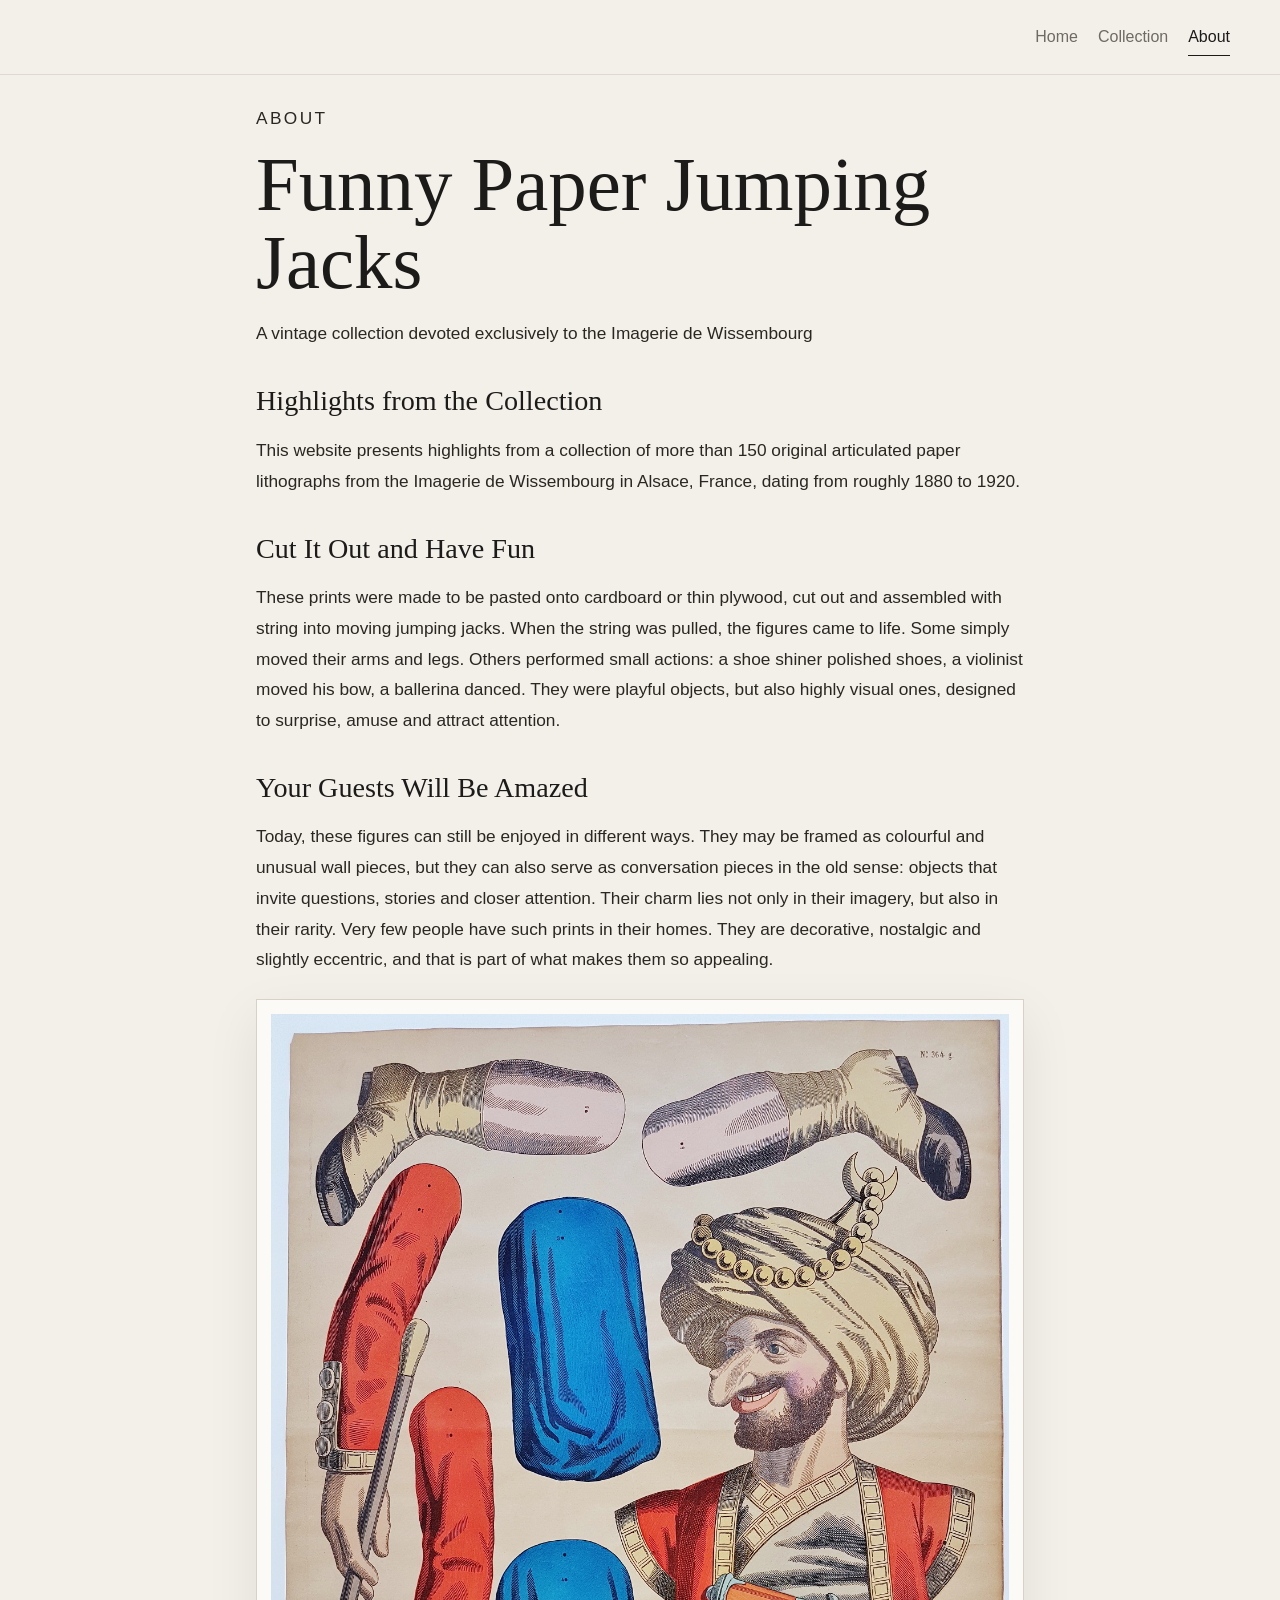
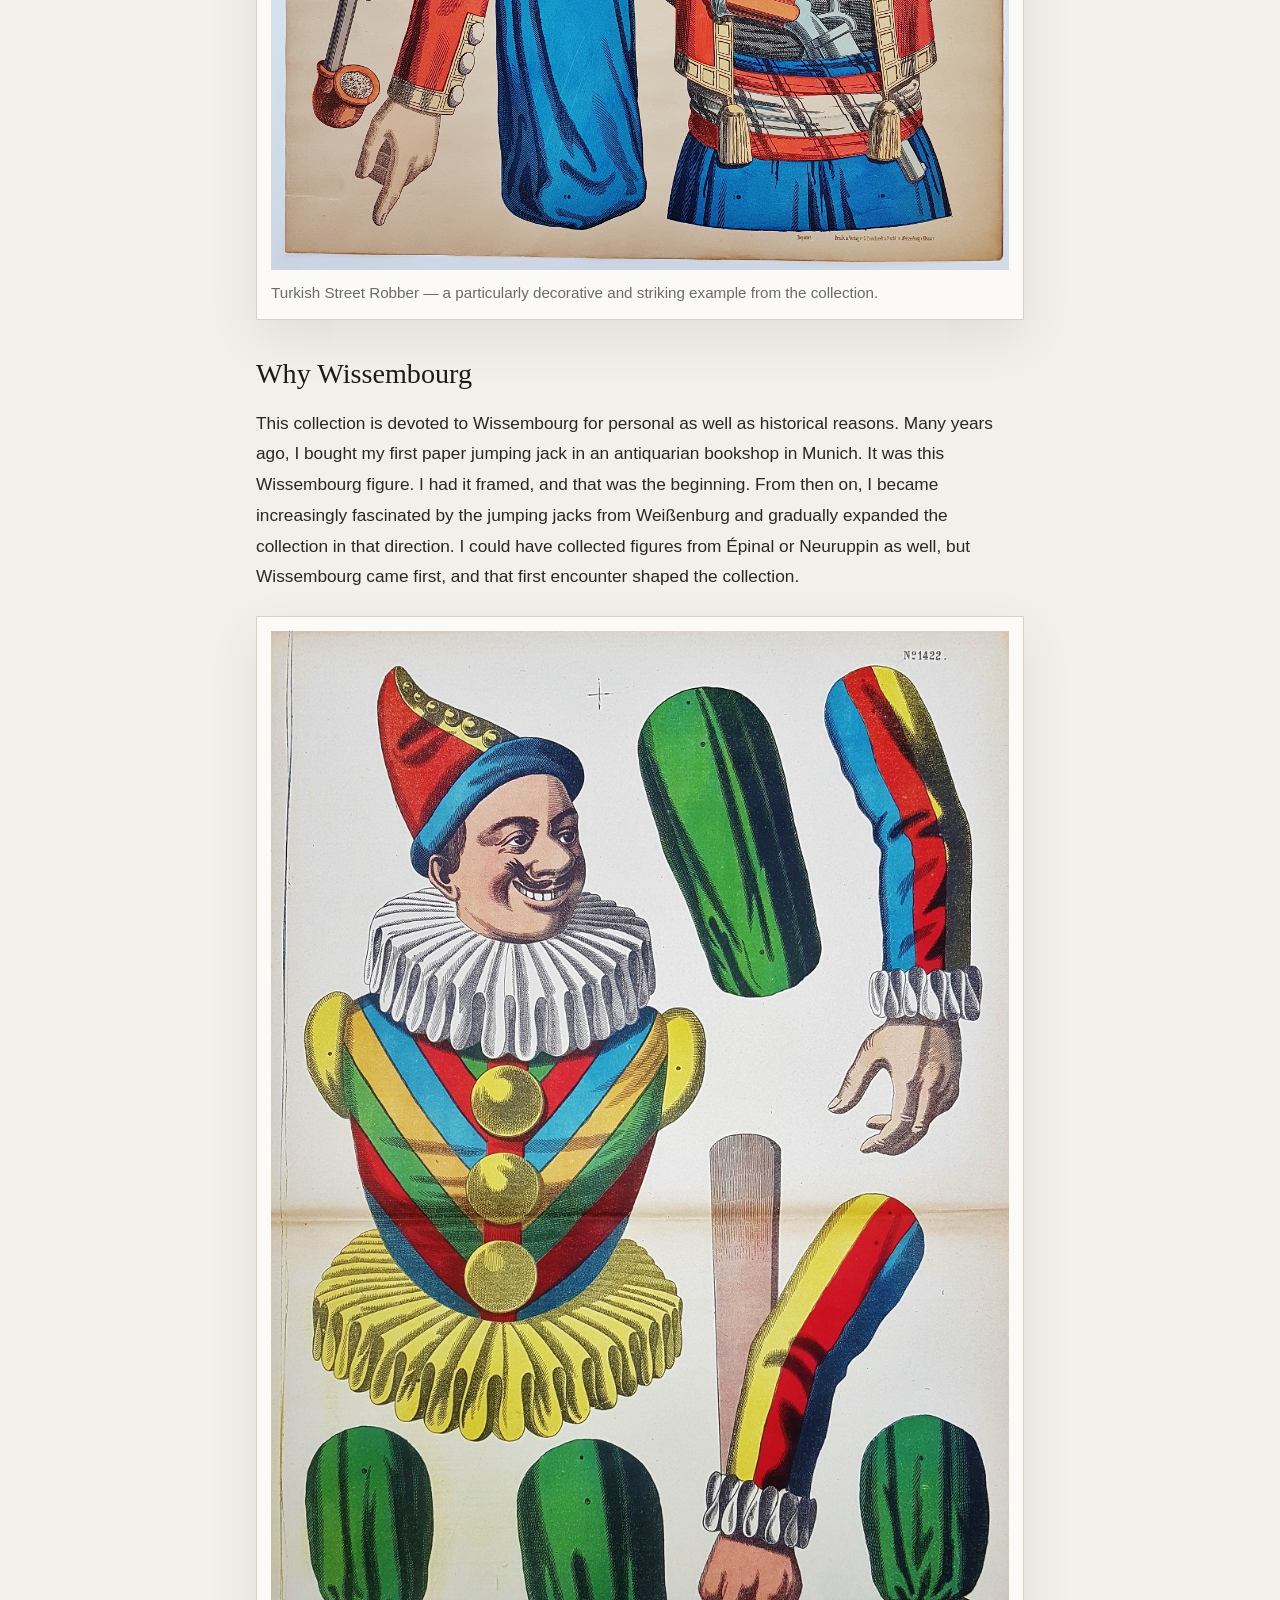
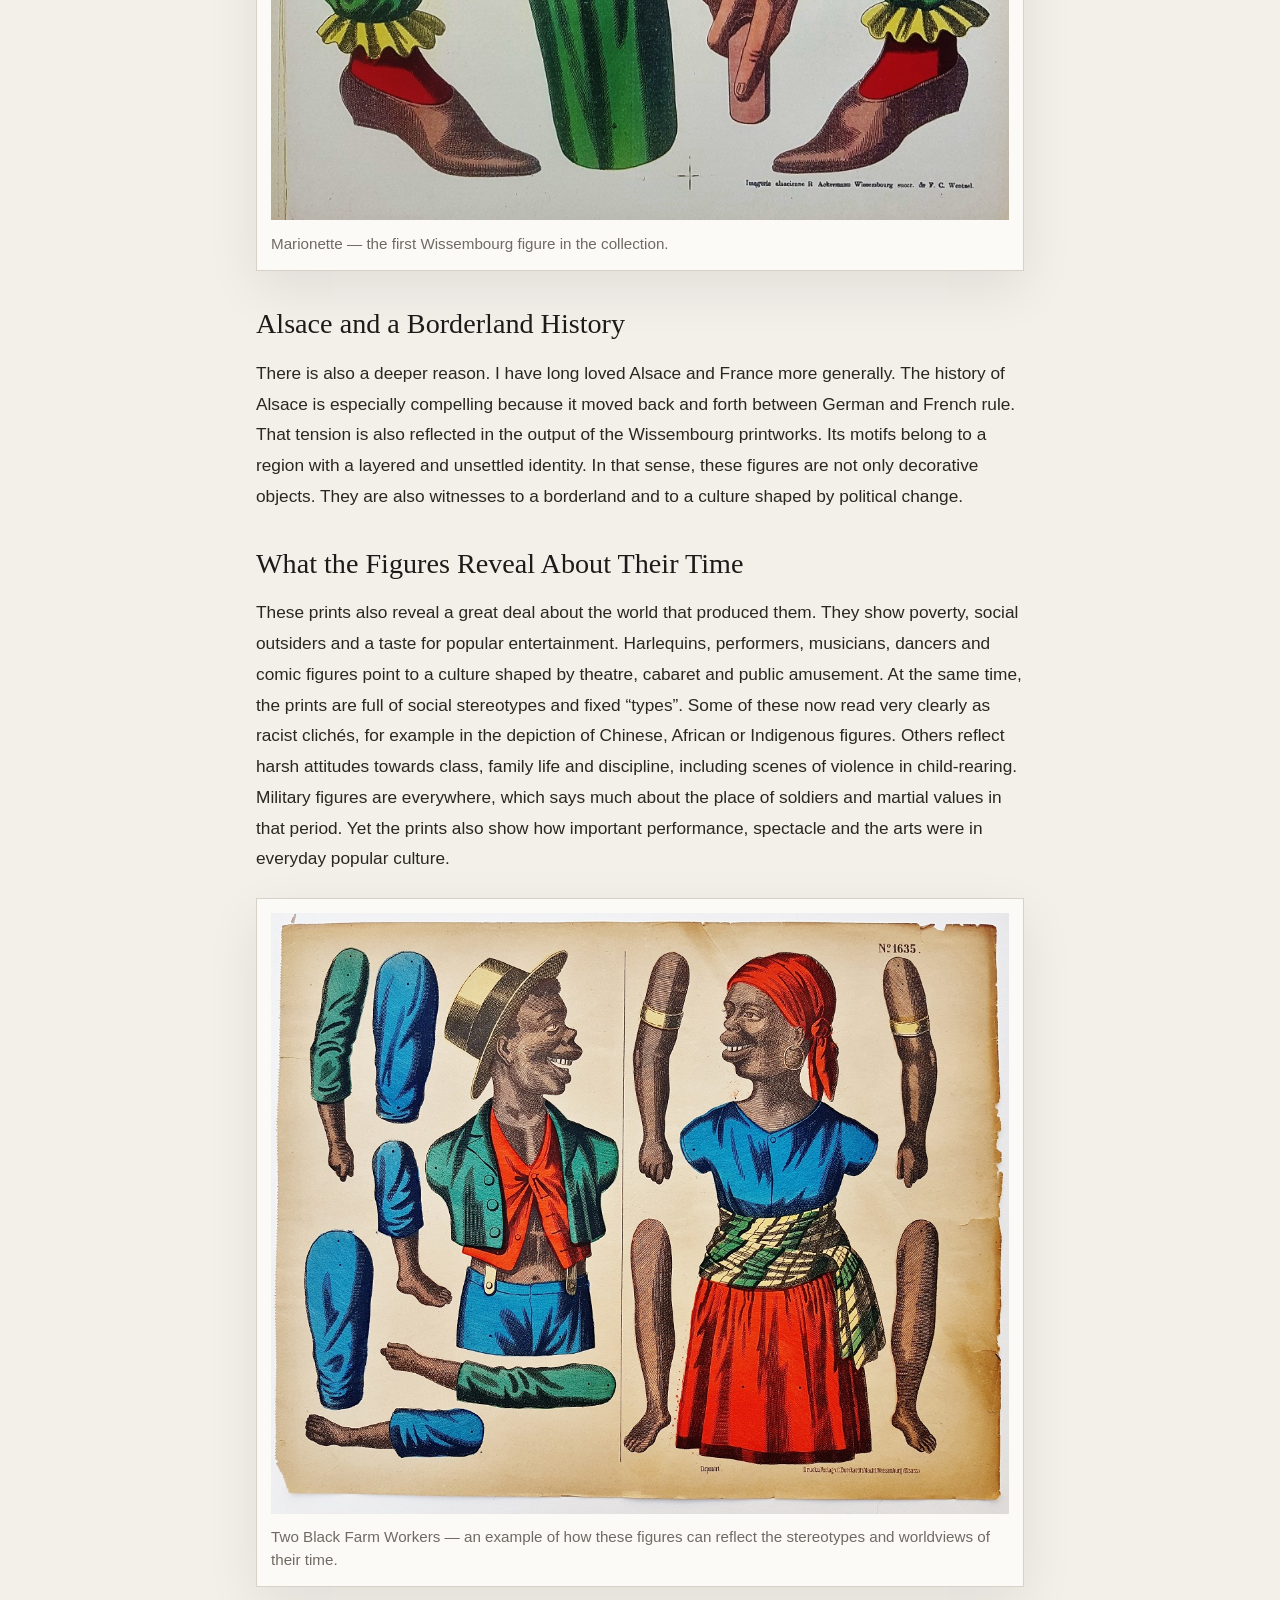
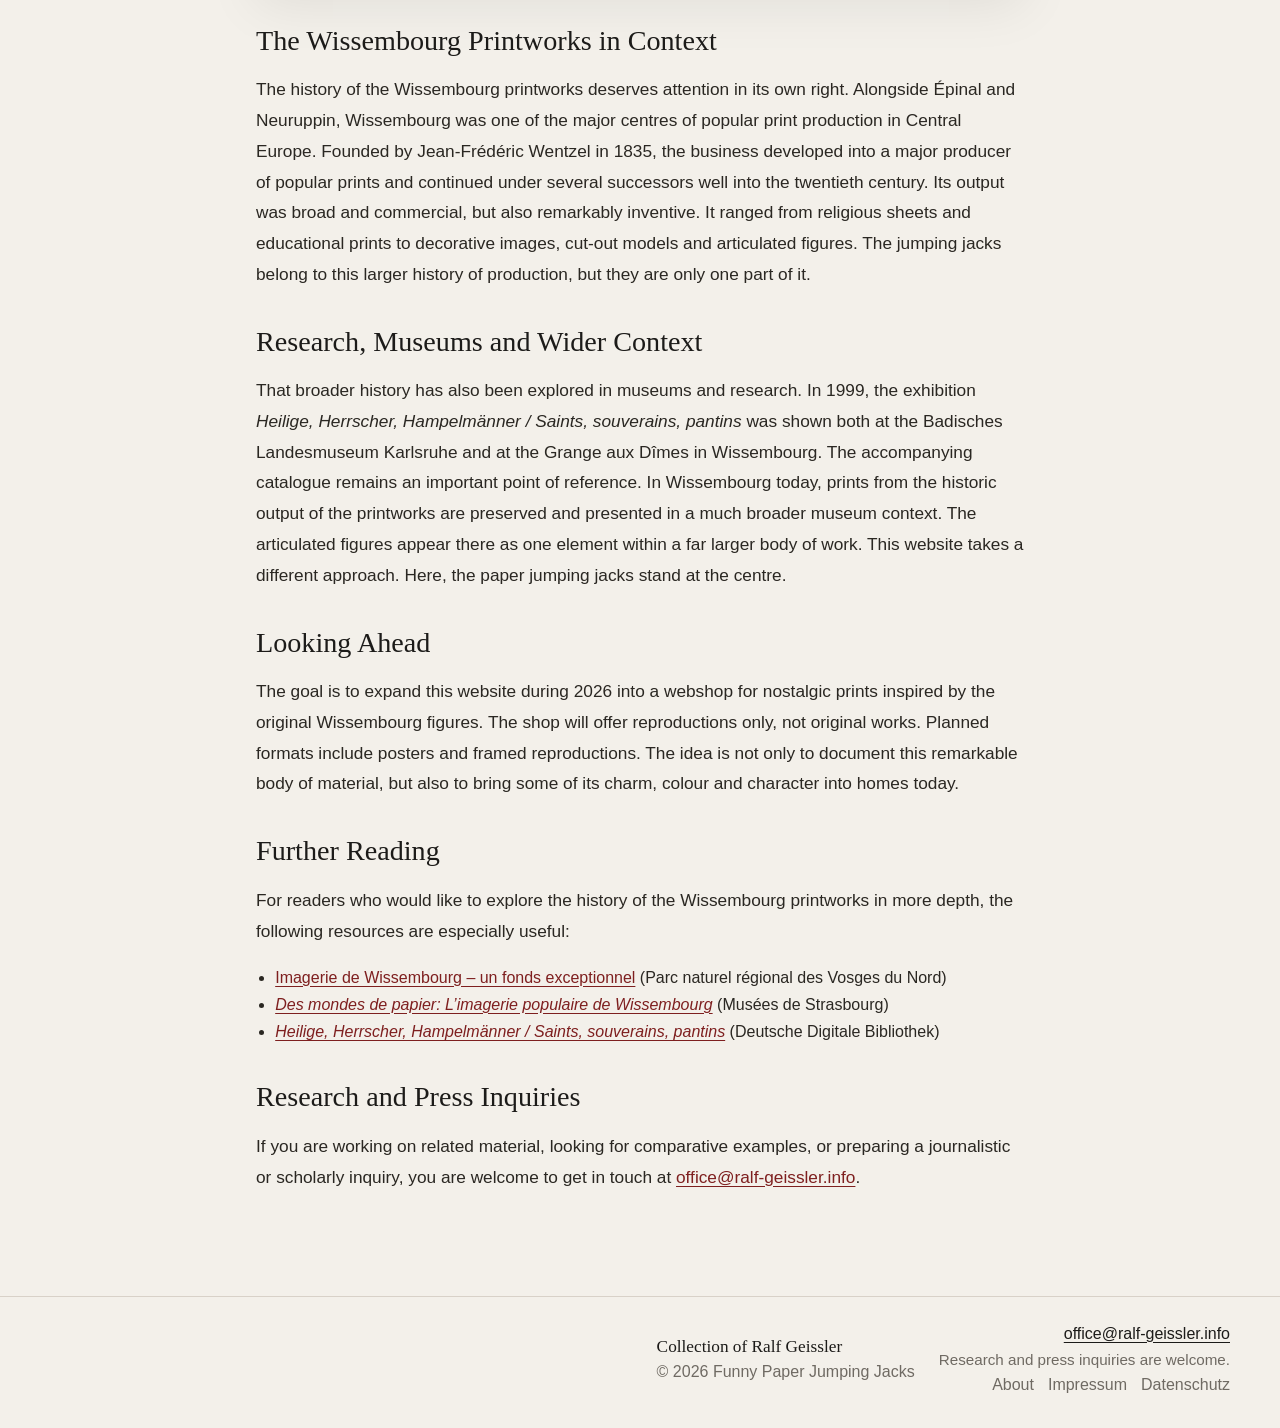
==== commit e815c265: "Add curated images to about page" ====
--- a/about.html
+++ b/about.html
@@ -35,15 +35,27 @@
 
   <h2>Your Guests Will Be Amazed</h2>
   <p>Today, these figures can still be enjoyed in different ways. They may be framed as colourful and unusual wall pieces, but they can also serve as conversation pieces in the old sense: objects that invite questions, stories and closer attention. Their charm lies not only in their imagery, but also in their rarity. Very few people have such prints in their homes. They are decorative, nostalgic and slightly eccentric, and that is part of what makes them so appealing.</p>
+  <figure class="about-figure">
+    <img src="assets/images/about/turkish-street-robber-decorative.jpg" alt="Turkish Street Robber from the Wissembourg collection" />
+    <figcaption>Turkish Street Robber — a particularly decorative and striking example from the collection.</figcaption>
+  </figure>
 
   <h2>Why Wissembourg</h2>
   <p>This collection is devoted to Wissembourg for personal as well as historical reasons. Many years ago, I bought my first paper jumping jack in an antiquarian bookshop in Munich. It was this Wissembourg figure. I had it framed, and that was the beginning. From then on, I became increasingly fascinated by the jumping jacks from Weißenburg and gradually expanded the collection in that direction. I could have collected figures from Épinal or Neuruppin as well, but Wissembourg came first, and that first encounter shaped the collection.</p>
+  <figure class="about-figure">
+    <img src="assets/images/about/marionette-first-figure.jpg" alt="Marionette, the first Wissembourg figure in the collection" />
+    <figcaption>Marionette — the first Wissembourg figure in the collection.</figcaption>
+  </figure>
 
   <h2>Alsace and a Borderland History</h2>
   <p>There is also a deeper reason. I have long loved Alsace and France more generally. The history of Alsace is especially compelling because it moved back and forth between German and French rule. That tension is also reflected in the output of the Wissembourg printworks. Its motifs belong to a region with a layered and unsettled identity. In that sense, these figures are not only decorative objects. They are also witnesses to a borderland and to a culture shaped by political change.</p>
 
   <h2>What the Figures Reveal About Their Time</h2>
   <p>These prints also reveal a great deal about the world that produced them. They show poverty, social outsiders and a taste for popular entertainment. Harlequins, performers, musicians, dancers and comic figures point to a culture shaped by theatre, cabaret and public amusement. At the same time, the prints are full of social stereotypes and fixed “types”. Some of these now read very clearly as racist clichés, for example in the depiction of Chinese, African or Indigenous figures. Others reflect harsh attitudes towards class, family life and discipline, including scenes of violence in child-rearing. Military figures are everywhere, which says much about the place of soldiers and martial values in that period. Yet the prints also show how important performance, spectacle and the arts were in everyday popular culture.</p>
+  <figure class="about-figure">
+    <img src="assets/images/about/two-black-farm-workers-zeitgeist.jpg" alt="Two Black Farm Workers, illustrating historical stereotypes in the figures" />
+    <figcaption>Two Black Farm Workers — an example of how these figures can reflect the stereotypes and worldviews of their time.</figcaption>
+  </figure>
 
   <h2>The Wissembourg Printworks in Context</h2>
   <p>The history of the Wissembourg printworks deserves attention in its own right. Alongside Épinal and Neuruppin, Wissembourg was one of the major centres of popular print production in Central Europe. Founded by Jean-Frédéric Wentzel in 1835, the business developed into a major producer of popular prints and continued under several successors well into the twentieth century. Its output was broad and commercial, but also remarkably inventive. It ranged from religious sheets and educational prints to decorative images, cut-out models and articulated figures. The jumping jacks belong to this larger history of production, but they are only one part of it.</p>
--- a/assets/css/styles.css
+++ b/assets/css/styles.css
@@ -86,6 +86,28 @@
   margin-top: 2.2rem;
 }
 .page-text p { font-size: 1.08rem; line-height: 1.78; color: #2a2722; }
+.page-text ul {
+  padding-left: 1.2rem;
+  color: #2a2722;
+  line-height: 1.7;
+}
+.about-figure {
+  margin: 1.5rem 0 2.3rem;
+  background: var(--panel);
+  border: 1px solid var(--line);
+  box-shadow: var(--shadow);
+  padding: 14px;
+}
+.about-figure img {
+  width: 100%;
+  height: auto;
+}
+.about-figure figcaption {
+  margin-top: 0.8rem;
+  color: var(--muted);
+  font-size: 0.95rem;
+  line-height: 1.5;
+}
 .gallery-grid { display: grid; grid-template-columns: repeat(3, minmax(0,1fr)); gap: 24px; }
 .gallery-item {
   padding: 0; border: 1px solid var(--line); background: var(--panel); box-shadow: var(--shadow);
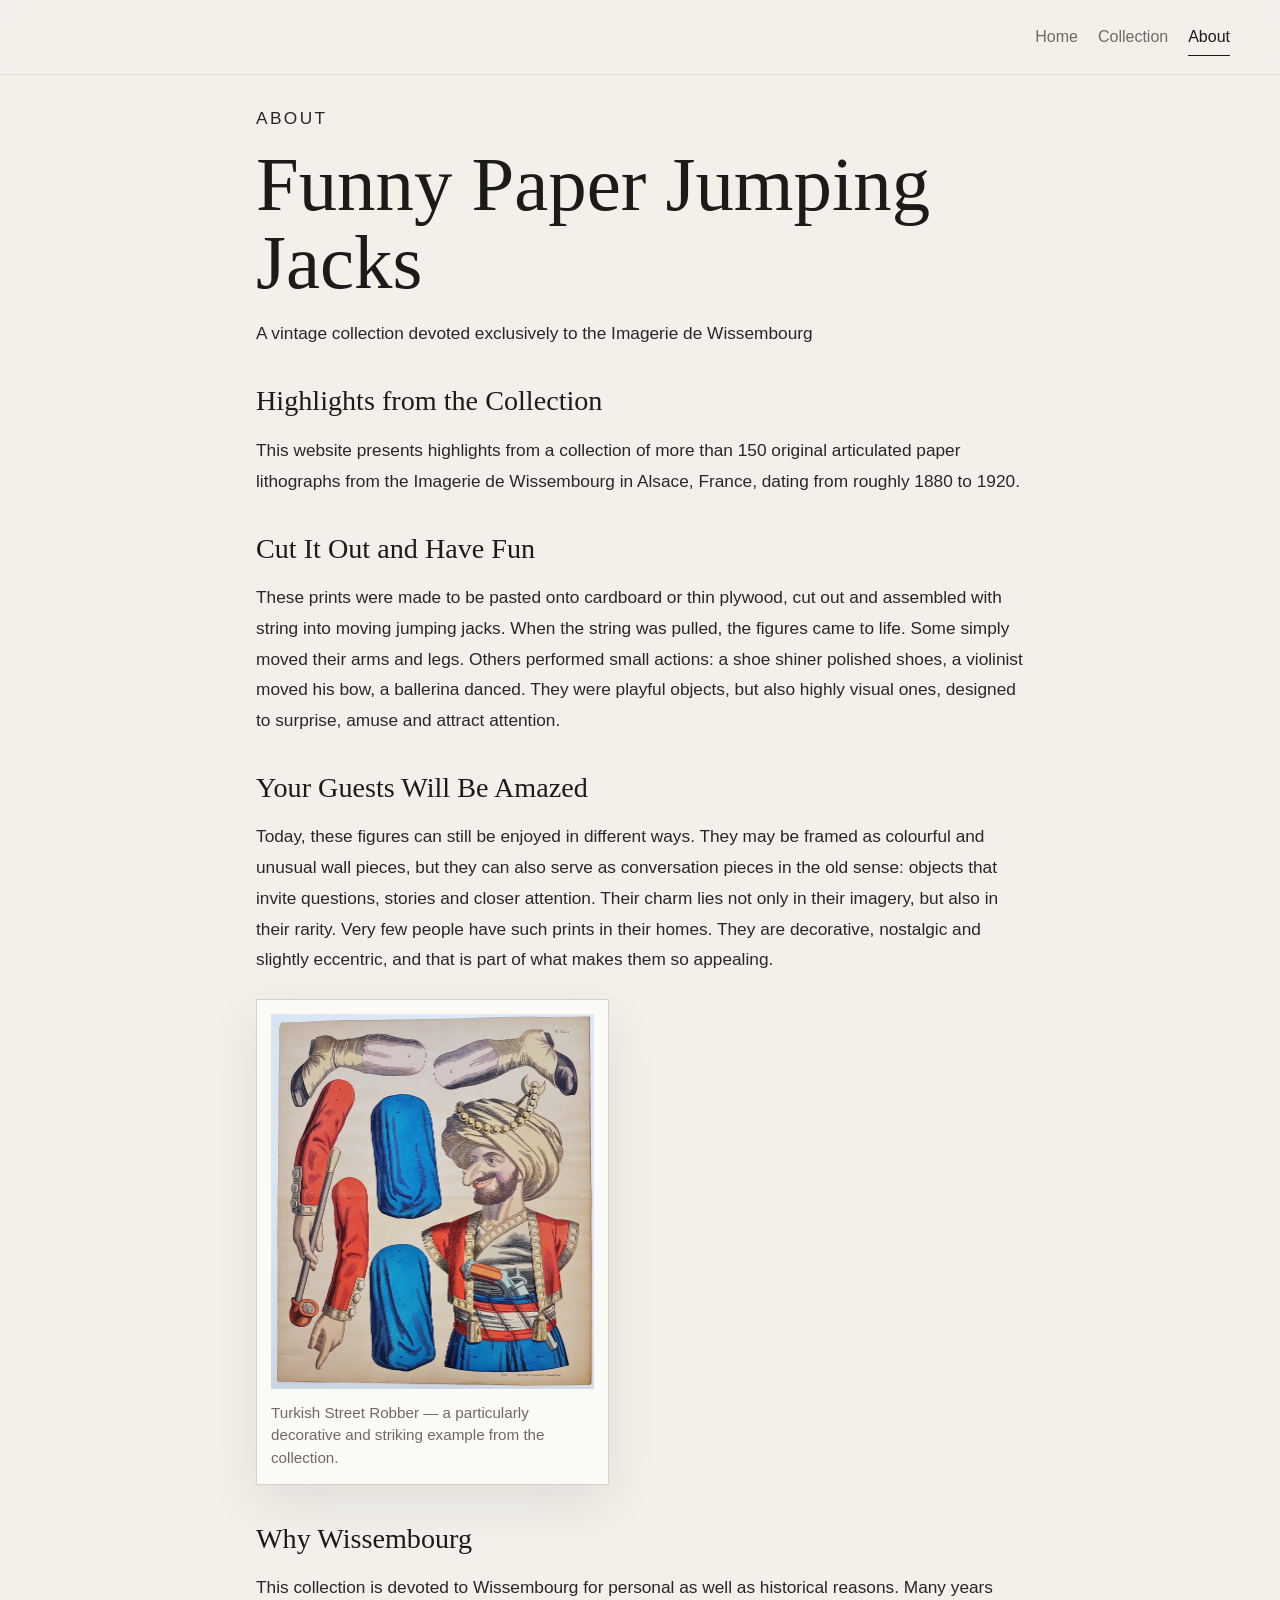
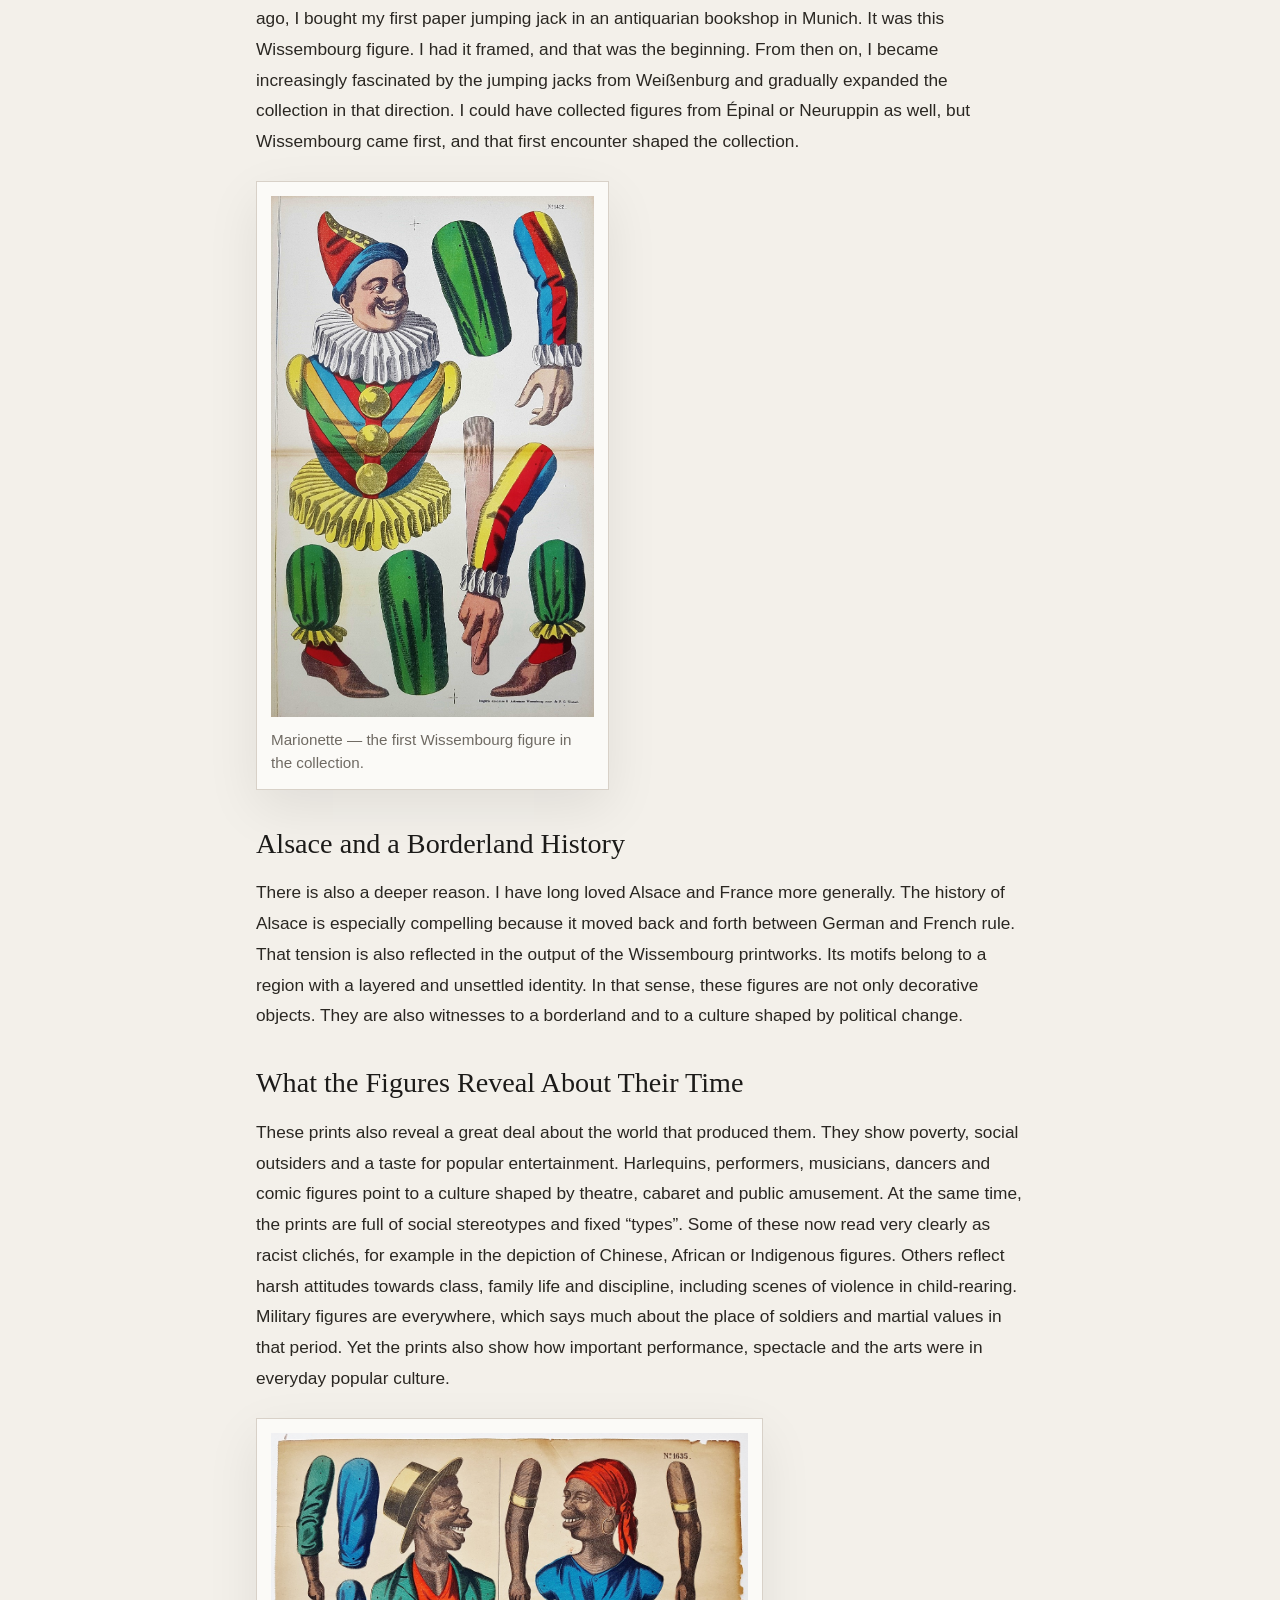
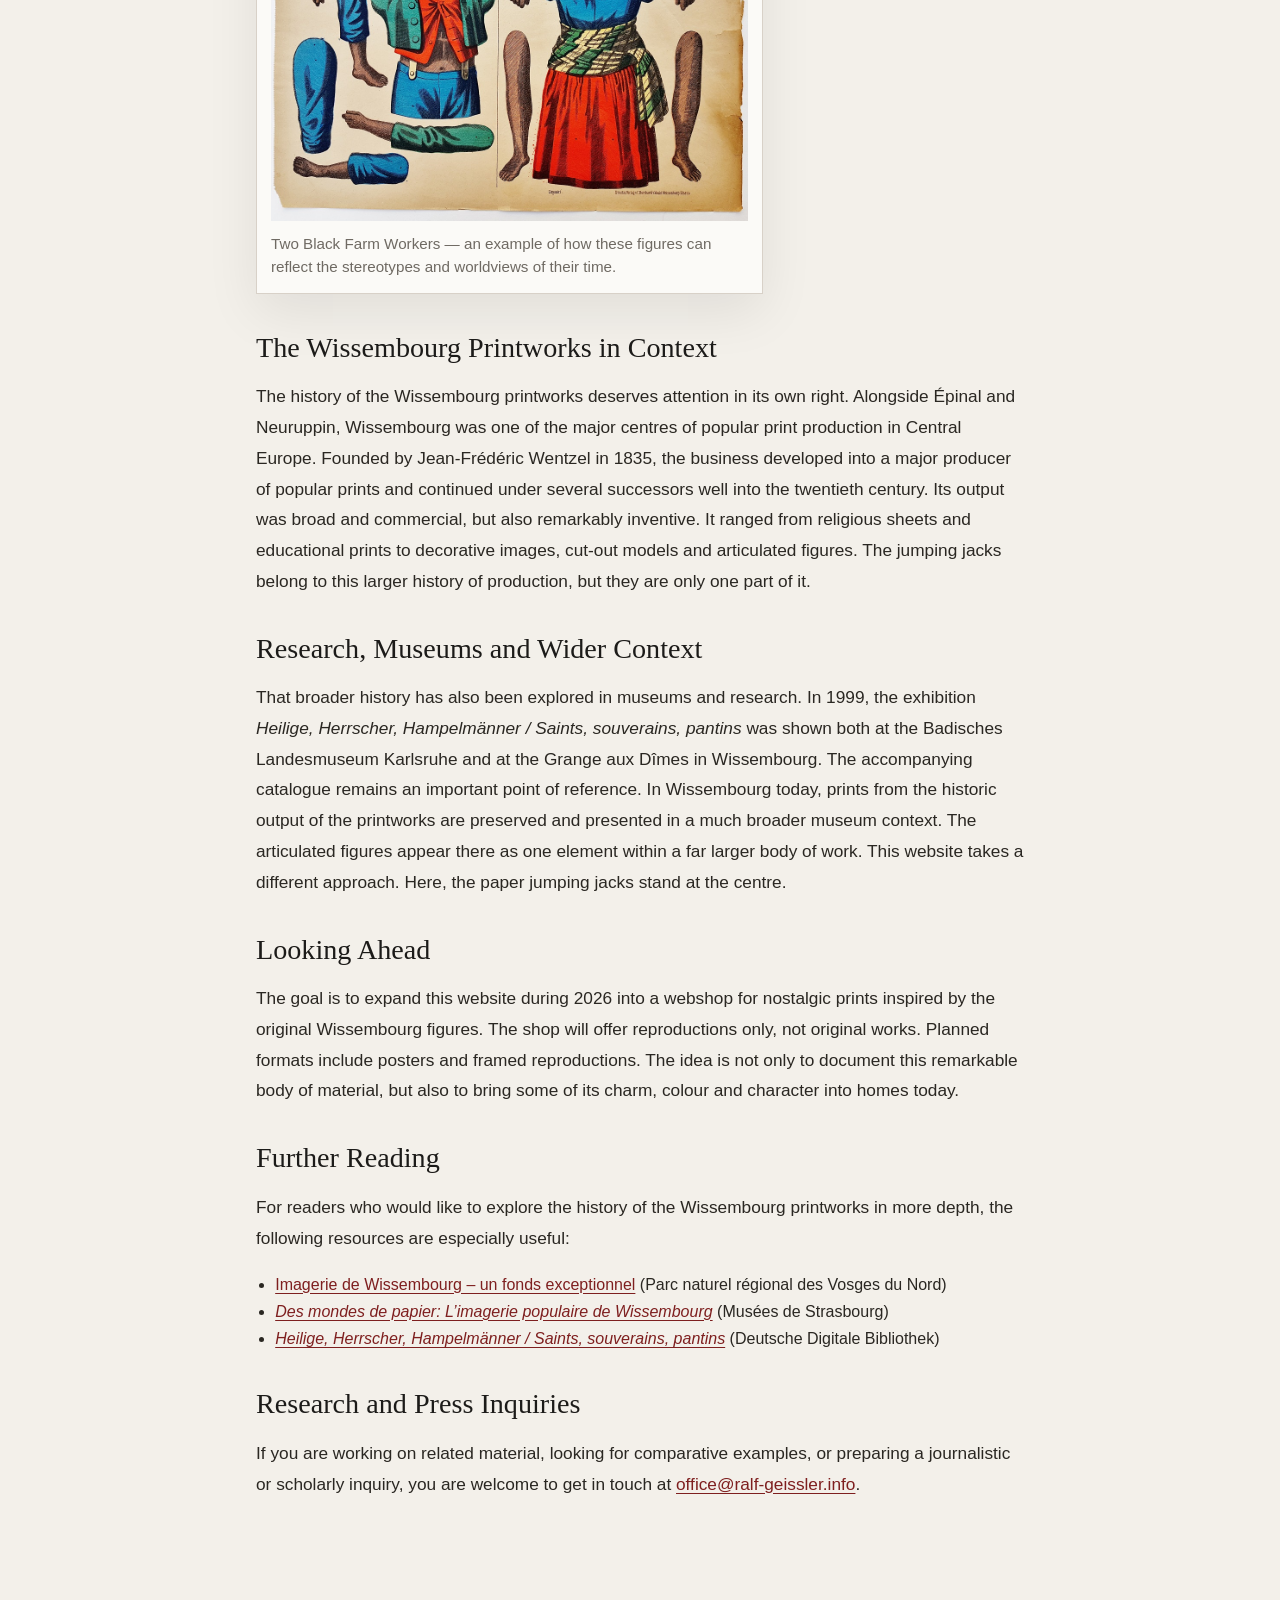
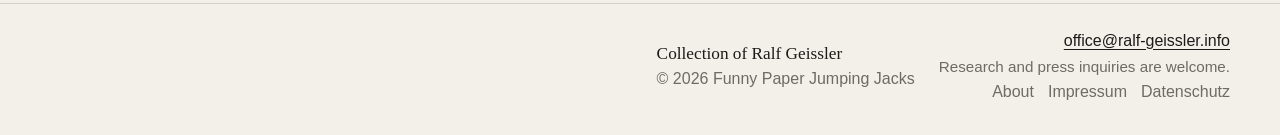
==== commit 327f1bec: "Tune about page image widths" ====
--- a/about.html
+++ b/about.html
@@ -35,14 +35,14 @@
 
   <h2>Your Guests Will Be Amazed</h2>
   <p>Today, these figures can still be enjoyed in different ways. They may be framed as colourful and unusual wall pieces, but they can also serve as conversation pieces in the old sense: objects that invite questions, stories and closer attention. Their charm lies not only in their imagery, but also in their rarity. Very few people have such prints in their homes. They are decorative, nostalgic and slightly eccentric, and that is part of what makes them so appealing.</p>
-  <figure class="about-figure">
+  <figure class="about-figure about-figure-half">
     <img src="assets/images/about/turkish-street-robber-decorative.jpg" alt="Turkish Street Robber from the Wissembourg collection" />
     <figcaption>Turkish Street Robber — a particularly decorative and striking example from the collection.</figcaption>
   </figure>
 
   <h2>Why Wissembourg</h2>
   <p>This collection is devoted to Wissembourg for personal as well as historical reasons. Many years ago, I bought my first paper jumping jack in an antiquarian bookshop in Munich. It was this Wissembourg figure. I had it framed, and that was the beginning. From then on, I became increasingly fascinated by the jumping jacks from Weißenburg and gradually expanded the collection in that direction. I could have collected figures from Épinal or Neuruppin as well, but Wissembourg came first, and that first encounter shaped the collection.</p>
-  <figure class="about-figure">
+  <figure class="about-figure about-figure-half">
     <img src="assets/images/about/marionette-first-figure.jpg" alt="Marionette, the first Wissembourg figure in the collection" />
     <figcaption>Marionette — the first Wissembourg figure in the collection.</figcaption>
   </figure>
@@ -52,7 +52,7 @@
 
   <h2>What the Figures Reveal About Their Time</h2>
   <p>These prints also reveal a great deal about the world that produced them. They show poverty, social outsiders and a taste for popular entertainment. Harlequins, performers, musicians, dancers and comic figures point to a culture shaped by theatre, cabaret and public amusement. At the same time, the prints are full of social stereotypes and fixed “types”. Some of these now read very clearly as racist clichés, for example in the depiction of Chinese, African or Indigenous figures. Others reflect harsh attitudes towards class, family life and discipline, including scenes of violence in child-rearing. Military figures are everywhere, which says much about the place of soldiers and martial values in that period. Yet the prints also show how important performance, spectacle and the arts were in everyday popular culture.</p>
-  <figure class="about-figure">
+  <figure class="about-figure about-figure-wide">
     <img src="assets/images/about/two-black-farm-workers-zeitgeist.jpg" alt="Two Black Farm Workers, illustrating historical stereotypes in the figures" />
     <figcaption>Two Black Farm Workers — an example of how these figures can reflect the stereotypes and worldviews of their time.</figcaption>
   </figure>
--- a/assets/css/styles.css
+++ b/assets/css/styles.css
@@ -92,13 +92,21 @@
   line-height: 1.7;
 }
 .about-figure {
+  display: block;
   margin: 1.5rem 0 2.3rem;
   background: var(--panel);
   border: 1px solid var(--line);
   box-shadow: var(--shadow);
   padding: 14px;
 }
+.about-figure-half {
+  width: min(46%, 360px);
+}
+.about-figure-wide {
+  width: min(66%, 520px);
+}
 .about-figure img {
+  display: block;
   width: 100%;
   height: auto;
 }
@@ -200,6 +208,12 @@
     border-top: 1px solid var(--line);
   }
   .gallery-grid { grid-template-columns: repeat(2, minmax(0,1fr)); }
+  .about-figure-half {
+    width: min(58%, 360px);
+  }
+  .about-figure-wide {
+    width: min(78%, 520px);
+  }
 }
 @media (max-width: 680px) {
   .wrap { width: min(100% - 28px, 1180px); }
@@ -207,4 +221,8 @@
   .footer-contact { align-items: flex-start; }
   .gallery-grid { grid-template-columns: 1fr; }
   .category-card-text { padding: 16px 18px 18px; }
-}
+  .about-figure-half,
+  .about-figure-wide {
+    width: 100%;
+  }
+}
